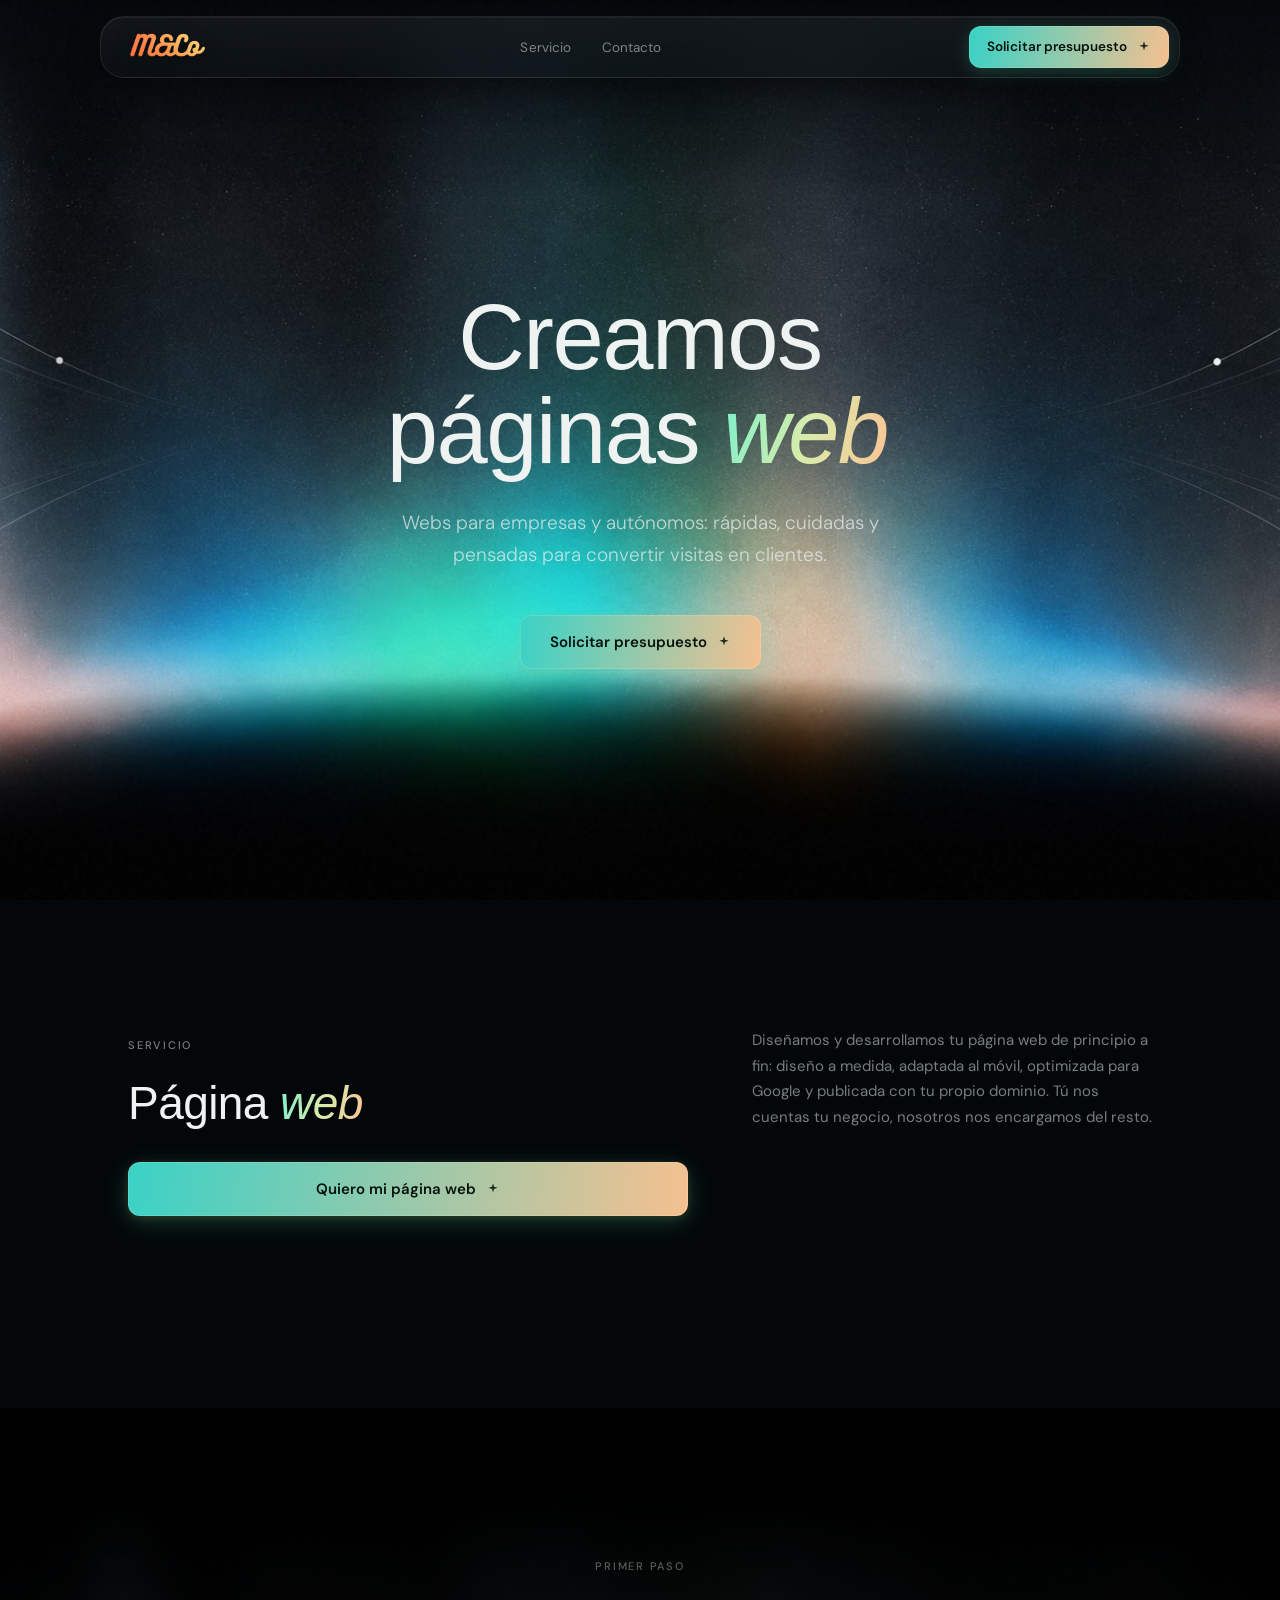
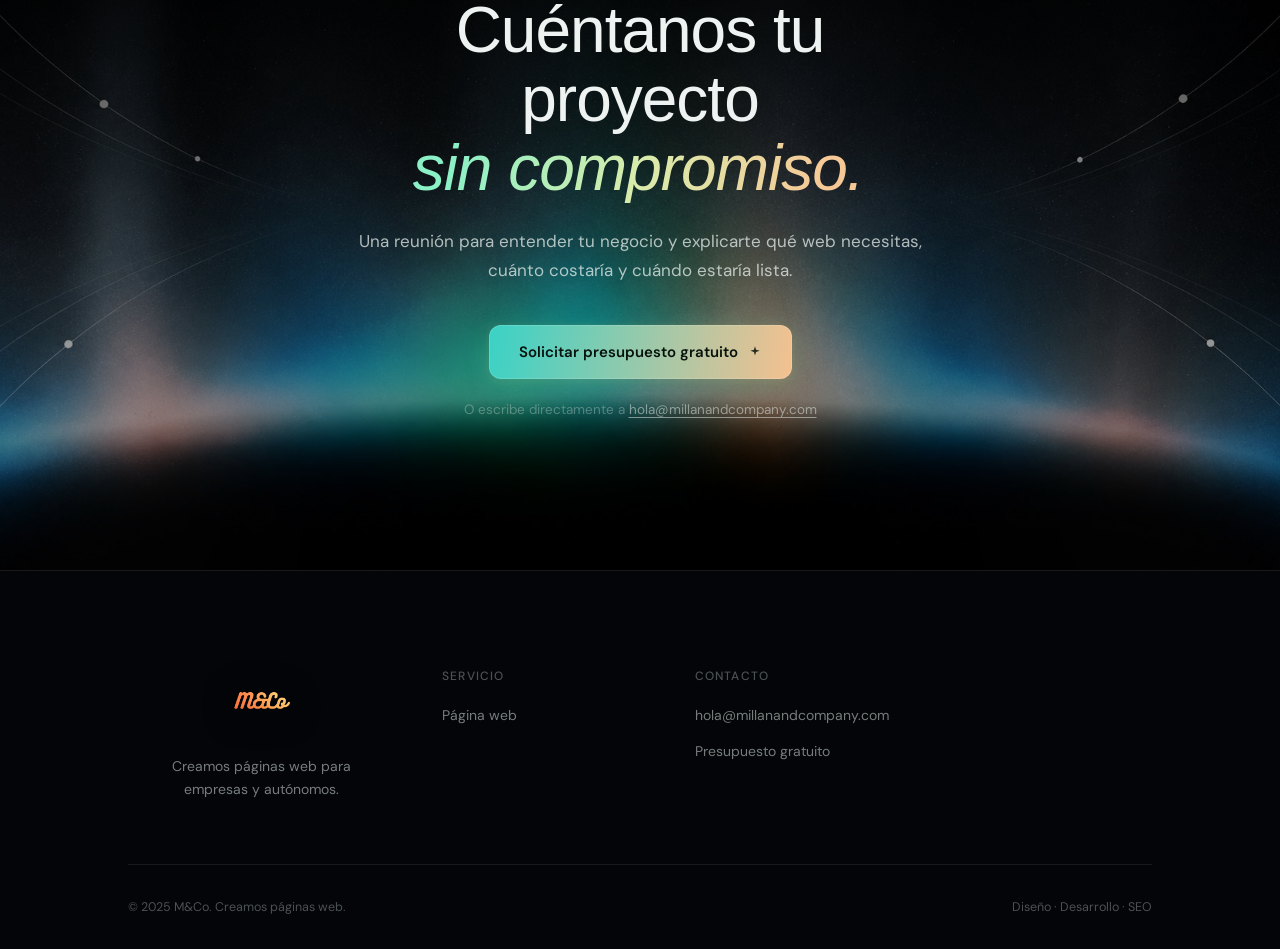
==== index.html @ 969effa4 "Reconvierte el sitio a 'creamos páginas web' y simplifica a inicio + contacto Co-Authored-By: Claude" ====
<!DOCTYPE html>
<html lang="es">
<head>
  <meta charset="UTF-8">
  <meta name="viewport" content="width=device-width, initial-scale=1.0">
  <title>M&Co — Creamos Páginas Web</title>
  <meta name="description" content="Creamos páginas web para empresas y autónomos: rápidas, cuidadas y pensadas para convertir visitas en clientes. Solicita tu presupuesto sin compromiso.">
  <meta name="robots" content="index, follow">
  <meta name="author" content="M&Co">
  <link rel="canonical" href="https://millanandcompany.com/index.html">

  <!-- Favicons -->
  <link rel="icon" type="image/png" sizes="32x32" href="/assets/favicon-32x32.png">
  <link rel="icon" type="image/png" sizes="16x16" href="/assets/favicon-16x16.png">
  <link rel="apple-touch-icon" sizes="180x180" href="/assets/apple-touch-icon.png">
  <link rel="manifest" href="/site.webmanifest">
  <meta name="theme-color" content="#04070a">

  <!-- Open Graph / Twitter -->
  <meta property="og:type" content="website">
  <meta property="og:site_name" content="M&Co">
  <meta property="og:locale" content="es_ES">
  <meta property="og:title" content="M&Co — Creamos Páginas Web">
  <meta property="og:description" content="Creamos páginas web para empresas y autónomos: rápidas, cuidadas y pensadas para convertir visitas en clientes.">
  <meta property="og:url" content="https://millanandcompany.com/index.html">
  <meta property="og:image" content="https://millanandcompany.com/assets/og-cover.jpg">
  <meta property="og:image:width" content="1200">
  <meta property="og:image:height" content="630">
  <meta name="twitter:card" content="summary_large_image">
  <meta name="twitter:title" content="M&Co — Creamos Páginas Web">
  <meta name="twitter:description" content="Creamos páginas web para empresas y autónomos.">
  <meta name="twitter:image" content="https://millanandcompany.com/assets/og-cover.jpg">

  <!-- Structured data -->
  <script type="application/ld+json">
  {
    "@context": "https://schema.org",
    "@graph": [
      {
        "@type": "Organization",
        "@id": "https://millanandcompany.com/#organization",
        "name": "M&Co",
        "url": "https://millanandcompany.com/",
        "logo": "https://millanandcompany.com/assets/logo.png",
        "image": "https://millanandcompany.com/assets/og-cover.jpg",
        "description": "Creamos páginas web para empresas y autónomos.",
        "email": "hola@millanandcompany.com",
        "areaServed": "ES"
      },
      {
        "@type": "WebSite",
        "@id": "https://millanandcompany.com/#website",
        "url": "https://millanandcompany.com/",
        "name": "M&Co",
        "publisher": { "@id": "https://millanandcompany.com/#organization" },
        "inLanguage": "es-ES"
      }
    ]
  }
  </script>

  <!-- CSS -->
  <link rel="stylesheet" href="css/tokens.css">
  <link rel="stylesheet" href="css/base.css">
  <link rel="stylesheet" href="css/typography.css">
  <link rel="stylesheet" href="css/layout.css">
  <link rel="stylesheet" href="css/components.css">
  <link rel="stylesheet" href="css/animations.css">
  <link rel="stylesheet" href="css/page-index.css">
</head>
<body class="page-enter">

<!-- ════════════════════════════════════════
     NAVIGATION
     ════════════════════════════════════════ -->
<nav class="nav">
  <a href="#" class="nav__logo">
    <img src="./assets/logo.png" alt="M&Co — Creamos páginas web" width="150">
    <span class="nav__logo-dot"></span>
  </a>

  <ul class="nav__links">
    <li><a href="#servicio">Servicio</a></li>
    <li><a href="contact.html">Contacto</a></li>
  </ul>

  <a href="contact.html" class="nav__cta btn-eval">
    Solicitar presupuesto
    <svg width="14" height="14" viewBox="0 0 24 24" fill="currentColor"><path d="M12 2l1.8 6.2L20 10l-6.2 1.8L12 18l-1.8-6.2L4 10l6.2-1.8L12 2z"/></svg>
  </a>

  <button class="nav__hamburger" aria-label="Menú">
    <span></span><span></span><span></span>
  </button>
</nav>

<!-- Velo tras el panel móvil -->
<div class="nav__scrim"></div>

<!-- Mobile nav -->
<div class="nav__mobile">
  <a href="#servicio">Servicio</a>
  <a href="contact.html">Contacto</a>
  <a href="contact.html" class="nav__cta btn-eval nav__mobile-cta">
    Solicitar presupuesto
    <svg width="14" height="14" viewBox="0 0 24 24" fill="currentColor"><path d="M12 2l1.8 6.2L20 10l-6.2 1.8L12 18l-1.8-6.2L4 10l6.2-1.8L12 2z"/></svg>
  </a>
  <span class="nav__mobile-handle"></span>
</div>

<!-- ════════════════════════════════════════
     HERO
     ════════════════════════════════════════ -->
<section class="hero">
  <div class="hero__bg">
    <img class="hero__aurora" src="assets/hero-aurora.jpg" alt="">
    <div class="noise-overlay"></div>
  </div>

  <div class="container hero__content">

    <h1 class="t-display-xl hero-animate-2" style="max-width: 820px">
      Creamos<br>
      páginas <em>web</em>
    </h1>

    <p class="t-body-xl hero-animate-3" style="max-width: 520px; margin-top: 28px">
      Webs para empresas y autónomos: rápidas, cuidadas y pensadas para convertir visitas en clientes.
    </p>

    <div class="flex gap-3 hero-animate-4" style="margin-top: 44px; flex-wrap: wrap">
      <a href="contact.html" class="btn btn-primary btn--lg btn-eval">
        Solicitar presupuesto
        <svg width="14" height="14" viewBox="0 0 24 24" fill="currentColor"><path d="M12 2l1.8 6.2L20 10l-6.2 1.8L12 18l-1.8-6.2L4 10l6.2-1.8L12 2z"/></svg>
      </a>
    </div>

  </div>
</section>

<!-- ════════════════════════════════════════
     SERVICIO
     ════════════════════════════════════════ -->
<section id="servicio" class="section">
  <div class="bg-decor">
    <img class="bg-swirl" src="assets/swirl.png" alt="" style="width: 320px; top: -40px; right: -60px; opacity: 0.9; --swirl-rot: 10deg;">
  </div>
  <div class="container">

    <div class="section-header" data-reveal>
      <div class="t-label">Servicio</div>
      <h2 class="t-display-md" style="margin-top: 14px">Página <em>web</em></h2>
      <p class="t-body-lg section-intro">Diseñamos y desarrollamos tu página web de principio a fin: diseño a medida, adaptada al móvil, optimizada para Google y publicada con tu propio dominio. Tú nos cuentas tu negocio, nosotros nos encargamos del resto.</p>
      <a href="contact.html" class="btn btn-primary btn--lg btn-eval" style="margin-top: 32px">
        Quiero mi página web
        <svg width="14" height="14" viewBox="0 0 24 24" fill="currentColor"><path d="M12 2l1.8 6.2L20 10l-6.2 1.8L12 18l-1.8-6.2L4 10l6.2-1.8L12 2z"/></svg>
      </a>
    </div>

  </div>
</section>

<!-- ════════════════════════════════════════
     CTA FINAL
     ════════════════════════════════════════ -->
<section id="cta-final" class="section">
  <div class="cta-orb-1"></div>
  <div class="cta-orb-2"></div>
  <img class="cta-aurora" src="assets/hero-aurora.jpg" alt="">
  <div class="container" style="text-align: center; max-width: 700px">
    <div class="t-label" style="color: rgba(255,255,255,0.35); margin-bottom: 20px" data-reveal>Primer paso</div>
    <h2 data-reveal data-delay="100">Cuéntanos tu proyecto<br><em>sin compromiso.</em></h2>
    <p data-reveal data-delay="200">Una reunión para entender tu negocio y explicarte qué web necesitas, cuánto costaría y cuándo estaría lista.</p>
    <div data-reveal data-delay="300">
      <a href="contact.html" class="btn btn-white btn--lg btn-eval">
        Solicitar presupuesto gratuito
        <svg width="14" height="14" viewBox="0 0 24 24" fill="currentColor"><path d="M12 2l1.8 6.2L20 10l-6.2 1.8L12 18l-1.8-6.2L4 10l6.2-1.8L12 2z"/></svg>
      </a>
      <div class="cta-subtext">O escribe directamente a <a href="mailto:hola@millanandcompany.com">hola@millanandcompany.com</a></div>
    </div>
  </div>
</section>

<!-- ════════════════════════════════════════
     FOOTER
     ════════════════════════════════════════ -->
<footer class="footer">
  <div class="container">
    <div class="footer__grid">
      <div>
        <a href="index.html" class="footer__logo" style="display:flex; justify-content:center; align-items:center; width:100%;">
          <img src="./assets/logo.png" alt="M&Co — Creamos páginas web" style="height:70px; width:auto;">
        </a>
        <p class="footer__tagline">Creamos páginas web para empresas y autónomos.</p>
      </div>
      <div class="footer__col">
        <h4>Servicio</h4>
        <ul>
          <li><a href="#servicio">Página web</a></li>
        </ul>
      </div>
      <div class="footer__col">
        <h4>Contacto</h4>
        <ul>
          <li><a href="mailto:hola@millanandcompany.com">hola@millanandcompany.com</a></li>
          <li><a href="contact.html">Presupuesto gratuito</a></li>
        </ul>
      </div>
    </div>
    <div class="footer__bottom">
      <span>© 2025 M&Co. Creamos páginas web.</span>
      <span>Diseño · Desarrollo · SEO</span>
    </div>
  </div>
</footer>

<script src="js/main.js"></script>
</body>
</html>
---- css/tokens.css ----
/* ─────────────────────────────────────────────────────────
   M&Co — Design Tokens · Dark Aurora
   ───────────────────────────────────────────────────────── */

@import url('https://fonts.googleapis.com/css2?family=DM+Sans:wght@300;400;500;600&display=swap');

:root {
  /* ── Núcleo oscuro ── */
  --bg:           #04070a;
  --bg-2:         #070b10;
  --bg-3:         #0b1016;
  --white:        #ffffff;

  --surface:      rgba(255,255,255,0.035);
  --surface-2:    rgba(255,255,255,0.065);
  --surface-3:    rgba(255,255,255,0.10);

  /* ── Texto ── */
  --text:         #eef3f1;
  --text-2:       rgba(233,240,237,0.74);
  --text-3:       rgba(226,234,231,0.52);
  --text-4:       rgba(220,229,226,0.34);

  /* ── Aurora ── */
  --green:        #46e3a6;
  --green-soft:   #7beec0;
  --teal:         #38d2c6;
  --orange:       #f2a45c;
  --peach:        #f5c08e;

  --grad-cta:     linear-gradient(100deg, #55e3a5 0%, #b9e488 48%, #f3ae62 100%);
  --grad-text:    linear-gradient(105deg, #8cf0c6 10%, #d9ecab 50%, #f6c896 90%);
  --glow-green:   rgba(70,227,166,0.18);
  --glow-orange:  rgba(242,164,92,0.14);

  /* ── Mapa de tokens heredados (tema claro → oscuro) ── */
  --paper:        var(--bg);
  --paper-2:      #0a0f14;
  --paper-3:      #121820;
  --ink:          var(--text);
  --ink-2:        var(--text-2);
  --ink-3:        var(--text-3);
  --ink-4:        var(--text-4);

  --coral:        var(--orange);
  --coral-light:  rgba(242,164,92,0.12);
  --coral-mid:    rgba(242,164,92,0.38);
  --coral-dark:   #f6bd82;

  --blue-wash:    rgba(56,210,198,0.10);
  --blue-mid:     rgba(56,210,198,0.38);
  --blue-deep:    #5cdcd1;

  --green-wash:   rgba(70,227,166,0.10);
  --green-mid:    rgba(70,227,166,0.38);
  --green-deep:   #63e8b1;

  --amber-wash:   rgba(245,192,142,0.12);

  /* ── Bordes ── */
  --border:       rgba(255,255,255,0.08);
  --border-mid:   rgba(255,255,255,0.14);
  --border-heavy: rgba(255,255,255,0.22);

  /* ── Tipografía ── */
  --font-display: Arial, Helvetica, sans-serif;
  --font-body:    'DM Sans', system-ui, sans-serif;

  /* ── Radios ── */
  --r-xs:   6px;
  --r-sm:   10px;
  --r-md:   16px;
  --r-lg:   24px;
  --r-xl:   32px;
  --r-pill: 999px;

  /* ── Sombras ── */
  --shadow-sm:  0 1px 3px rgba(0,0,0,0.4);
  --shadow-md:  0 6px 24px rgba(0,0,0,0.45);
  --shadow-lg:  0 20px 60px rgba(0,0,0,0.55);
  --shadow-xl:  0 40px 100px rgba(0,0,0,0.6);
  --shadow-glow-green:  0 0 44px rgba(70,227,166,0.18);
  --shadow-glow-orange: 0 0 44px rgba(242,164,92,0.16);

  /* ── Espaciado ── */
  --space-1:  4px;
  --space-2:  8px;
  --space-3:  12px;
  --space-4:  16px;
  --space-5:  24px;
  --space-6:  32px;
  --space-7:  48px;
  --space-8:  64px;
  --space-9:  96px;
  --space-10: 128px;

  /* ── Transiciones ── */
  --ease:        cubic-bezier(0.25, 0.1, 0.25, 1);
  --ease-out:    cubic-bezier(0, 0, 0.3, 1);
  --ease-spring: cubic-bezier(0.34, 1.4, 0.64, 1);
}
---- css/base.css ----
/* ─────────────────────────────────────────────────────────
   M&Co — Base & Reset · Dark Aurora
   ───────────────────────────────────────────────────────── */

*, *::before, *::after {
  box-sizing: border-box;
  margin: 0;
  padding: 0;
}

html {
  scroll-behavior: smooth;
  -webkit-font-smoothing: antialiased;
  -moz-osx-font-smoothing: grayscale;
  text-rendering: optimizeLegibility;
  overflow-x: hidden;
  width: 100%;
  background: var(--bg);
  color-scheme: dark;
}

body {
  font-family: var(--font-body);
  background: var(--bg);
  color: var(--text);
  line-height: 1.6;
  overflow-x: hidden;
  width: 100%;
}

img { display: block; max-width: 100%; }

a { color: inherit; }

button {
  font-family: inherit;
  cursor: pointer;
}

/* ── Selection ── */
::selection {
  background: var(--green);
  color: #04120c;
}

/* ── Scrollbar ── */
::-webkit-scrollbar { width: 8px; }
::-webkit-scrollbar-track { background: var(--bg); }
::-webkit-scrollbar-thumb { background: rgba(255,255,255,0.14); border-radius: 4px; }
::-webkit-scrollbar-thumb:hover { background: rgba(255,255,255,0.24); }

/* ── Focus ── */
:focus-visible {
  outline: 2px solid var(--green);
  outline-offset: 3px;
  border-radius: var(--r-xs);
}
---- css/typography.css ----
/* ─────────────────────────────────────────────────────────
   M&Co — Typography · Dark Aurora
   ───────────────────────────────────────────────────────── */

/* ── Display (serif editorial, en blanco cálido) ── */
.t-display-xl {
  font-family: var(--font-display);
  font-size: clamp(52px, 7.2vw, 100px);
  font-weight: 300;
  line-height: 1.02;
  letter-spacing: -1.5px;
  color: var(--text);
}
.t-display-xl em {
  font-style: italic;
  font-weight: 300;
}

.t-display-lg {
  font-family: var(--font-display);
  font-size: clamp(40px, 6vw, 74px);
  font-weight: 300;
  line-height: 1.05;
  letter-spacing: -1.2px;
  color: var(--text);
}

.t-display-md {
  font-family: var(--font-display);
  font-size: clamp(30px, 3.6vw, 50px);
  font-weight: 300;
  line-height: 1.12;
  letter-spacing: -0.6px;
  color: var(--text);
}

.t-display-sm {
  font-family: var(--font-display);
  font-size: clamp(22px, 2.5vw, 32px);
  font-weight: 400;
  line-height: 1.18;
  letter-spacing: -0.3px;
  color: var(--text);
}

/* Cursivas con degradado aurora sutil */
.t-display-xl em,
.t-display-lg em,
.t-display-md em {
  font-style: italic;
  background: var(--grad-text);
  -webkit-background-clip: text;
  background-clip: text;
  -webkit-text-fill-color: transparent;
  color: var(--green-soft); /* fallback */
  padding-right: 0.06em;    /* evita recorte de la cursiva */
}

/* ── Body ── */
.t-body-xl  { font-size: 19px; line-height: 1.7;  font-weight: 300; color: var(--text-2); }
.t-body-lg  { font-size: 17px; line-height: 1.7;  color: var(--text-2); }
.t-body-md  { font-size: 15px; line-height: 1.65; color: var(--text-2); }
.t-body-sm  { font-size: 13px; line-height: 1.6;  color: var(--text-3); }
.t-body-xs  { font-size: 11px; line-height: 1.5;  color: var(--text-4); }

/* ── Labels ── */
.t-label {
  font-family: var(--font-body);
  font-size: 11px;
  font-weight: 500;
  letter-spacing: 0.16em;
  text-transform: uppercase;
  color: var(--text-3);
}

.t-label-muted {
  font-family: var(--font-body);
  font-size: 11px;
  font-weight: 500;
  letter-spacing: 0.14em;
  text-transform: uppercase;
  color: var(--text-4);
}

/* ── Utility ── */
.t-center  { text-align: center; }
.t-balance { text-wrap: balance; }
---- css/layout.css ----
/* ─────────────────────────────────────────────────────────
   millanandcompany — Layout
   ───────────────────────────────────────────────────────── */

/* ── Container ── */
.container {
  max-width: 1120px;
  margin: 0 auto;
  padding: 0 48px;
  position: relative;
  z-index: 1;
}
.container--narrow { max-width: 760px; margin: 0 auto; padding: 0 48px; }
.container--wide   { max-width: 1400px; margin: 0 auto; padding: 0 48px; }

/* ── Section spacing ── */
.section       { padding: var(--space-10) 0; position: relative; }
.section--lg   { padding: 140px 0; }
.section--sm   { padding: var(--space-8) 0; }

/* ── Grid ── */
.grid-2 { display: grid; grid-template-columns: 1fr 1fr; gap: var(--space-5); }
.grid-3 { display: grid; grid-template-columns: repeat(3, 1fr); gap: var(--space-5); }
.grid-4 { display: grid; grid-template-columns: repeat(4, 1fr); gap: var(--space-5); }
.grid-auto { display: grid; grid-template-columns: repeat(auto-fit, minmax(240px, 1fr)); gap: var(--space-5); }

/* ── Flex utils ── */
.flex         { display: flex; }
.flex-center  { display: flex; align-items: center; justify-content: center; }
.flex-between { display: flex; align-items: center; justify-content: space-between; }
.flex-col     { display: flex; flex-direction: column; }
.gap-1  { gap: var(--space-1); }
.gap-2  { gap: var(--space-2); }
.gap-3  { gap: var(--space-3); }
.gap-4  { gap: var(--space-4); }
.gap-5  { gap: var(--space-5); }
.gap-6  { gap: var(--space-6); }
.gap-7  { gap: var(--space-7); }

/* ── Divider ── */
.divider {
  width: 40px;
  height: 2px;
  background: var(--coral);
  border-radius: 1px;
  margin-bottom: var(--space-5);
}

/* ── Responsive ── */
@media (max-width: 1024px) {
  .container, .container--narrow, .container--wide { padding: 0 32px; }
  .grid-4 { grid-template-columns: repeat(2, 1fr); }
}

@media (max-width: 768px) {
  .container, .container--narrow, .container--wide { padding: 0 20px; }
  .section       { padding: 72px 0; }
  .section--lg   { padding: 88px 0; }
  .grid-2, .grid-3, .grid-4 { grid-template-columns: 1fr; }
}
---- css/components.css ----
/* ─────────────────────────────────────────────────────────
   M&Co — Components · Dark Aurora
   ───────────────────────────────────────────────────────── */

/* ═══════════════ NAV — píldora flotante de cristal ═══════════════ */
.nav {
  position: fixed;
  top: 16px;
  left: 50%;
  transform: translateX(-50%);
  z-index: 200;
  width: min(1080px, calc(100% - 28px));
  height: 62px;
  display: flex;
  align-items: center;
  justify-content: space-between;
  gap: 20px;
  padding: 0 10px 0 18px;
  border-radius: var(--r-lg);
  background: linear-gradient(180deg, rgba(255,255,255,0.055), rgba(255,255,255,0.02));
  border: 1px solid var(--border);
  backdrop-filter: blur(18px) saturate(1.3);
  -webkit-backdrop-filter: blur(18px) saturate(1.3);
  box-shadow: 0 8px 32px rgba(0,0,0,0.45), inset 0 1px 0 rgba(255,255,255,0.06);
  transition: border-color 0.3s var(--ease), background 0.3s var(--ease), box-shadow 0.3s var(--ease);
}
.nav.scrolled {
  border-color: var(--border-mid);
  background: linear-gradient(180deg, rgba(10,14,19,0.82), rgba(6,9,13,0.78));
  box-shadow: 0 12px 40px rgba(0,0,0,0.6), inset 0 1px 0 rgba(255,255,255,0.05);
}
.nav__logo {
  display: flex;
  align-items: center;
  gap: 4px;
  text-decoration: none;
  flex-shrink: 0;
}
.nav__logo img {
  height: 94px;
  width: auto;
  filter: drop-shadow(0 2px 8px rgba(0,0,0,0.5));
}
.nav__logo-dot { display: none; }

.nav__links {
  display: flex;
  align-items: center;
  gap: 30px;
  list-style: none;
}
.nav__links a {
  font-size: 13.5px;
  font-weight: 400;
  color: var(--text-3);
  text-decoration: none;
  letter-spacing: 0.01em;
  transition: color 0.2s;
  position: relative;
  padding: 6px 0;
}
.nav__links a::after {
  content: '';
  position: absolute;
  left: 0; right: 0; bottom: 0;
  height: 1px;
  background: var(--grad-cta);
  transform: scaleX(0);
  transform-origin: left;
  transition: transform 0.3s var(--ease);
}
.nav__links a:hover { color: var(--text); }
.nav__links a:hover::after { transform: scaleX(1); }
.nav__links a.active { color: var(--text); }
.nav__links a.active::after { transform: scaleX(1); }

.nav__cta {
  display: inline-flex;
  align-items: center;
  gap: 8px;
  padding: 10px 18px;
  border-radius: var(--r-pill);
  background: var(--grad-cta);
  color: #06110c;
  font-size: 13.5px;
  font-weight: 600;
  text-decoration: none;
  flex-shrink: 0;
  box-shadow: 0 0 0 1px rgba(255,255,255,0.12) inset, 0 4px 18px rgba(70,227,166,0.22);
  transition: transform 0.25s var(--ease-spring), box-shadow 0.25s var(--ease), filter 0.25s var(--ease);
}
.nav__cta:hover {
  transform: translateY(-1px);
  filter: brightness(1.06);
  box-shadow: 0 0 0 1px rgba(255,255,255,0.16) inset, 0 8px 26px rgba(70,227,166,0.3);
}
.nav__cta::after { display: none !important; }

.nav__hamburger {
  display: none;
  flex-direction: column;
  align-items: center;
  justify-content: center;
  gap: 5px;
  width: 42px;
  height: 42px;
  background: rgba(255,255,255,0.05);
  border: 1px solid var(--border-mid);
  border-radius: 50%;
  padding: 0;
  margin-right: 2px;
  cursor: pointer;
  transition: background 0.25s var(--ease), border-color 0.25s var(--ease);
  -webkit-tap-highlight-color: transparent;
}
.nav__hamburger:active { background: rgba(255,255,255,0.1); }
.nav__hamburger.open { background: rgba(255,255,255,0.09); border-color: var(--border-heavy); }
.nav__hamburger span {
  width: 16px;
  height: 1.5px;
  background: var(--text);
  border-radius: 1px;
  transition: transform 0.3s var(--ease), opacity 0.3s var(--ease);
}
.nav__hamburger.open span:nth-child(1) { transform: rotate(45deg) translate(3.5px, 3.5px); }
.nav__hamburger.open span:nth-child(2) { opacity: 0; }
.nav__hamburger.open span:nth-child(3) { transform: rotate(-45deg) translate(3.5px, -3.5px); }

/* Cuando el menú está abierto, la píldora del nav pierde el redondeo
   inferior para fundirse visualmente con el panel que cuelga de ella */
.nav.menu-open {
  border-radius: var(--r-lg) var(--r-lg) 0 0;
  border-bottom-color: transparent;
  transition: border-radius 0.3s var(--ease), border-color 0.3s var(--ease), background 0.3s var(--ease), box-shadow 0.3s var(--ease);
}

/* ── Velo tras el panel: el contenido de la página se ve, atenuado ── */
.nav__scrim {
  position: fixed;
  inset: 0;
  z-index: 185;
  background: rgba(4,7,10,0.6);
  backdrop-filter: blur(5px);
  -webkit-backdrop-filter: blur(5px);
  opacity: 0;
  visibility: hidden;
  pointer-events: none;
  transition: opacity 0.35s var(--ease), visibility 0s linear 0.35s;
}
.nav__scrim.open {
  opacity: 1;
  visibility: visible;
  pointer-events: all;
  transition: opacity 0.35s var(--ease), visibility 0s linear 0s;
}

/* ── Menú móvil — panel colgado de la píldora de navegación ── */
.nav__mobile {
  position: fixed;
  top: 78px; /* nav.top + nav.height en escritorio; ajustado en el breakpoint móvil */
  left: 50%;
  transform: translateX(-50%) translateY(-10px);
  z-index: 190;
  width: min(1080px, calc(100% - 28px));
  max-height: min(72vh, 560px);
  overflow-y: auto;
  display: flex;
  flex-direction: column;
  counter-reset: mnav;
  padding: 6px 8px 10px;
  border-radius: 0 0 var(--r-lg) var(--r-lg);
  background: linear-gradient(180deg, rgba(10,14,19,0.97), rgba(6,9,13,0.99));
  border: 1px solid var(--border-mid);
  border-top: none;
  box-shadow: 0 24px 60px rgba(0,0,0,0.55), inset 0 1px 0 rgba(255,255,255,0.04);
  opacity: 0;
  visibility: hidden;
  pointer-events: none;
  transition: opacity 0.3s var(--ease), transform 0.3s var(--ease), visibility 0s linear 0.3s;
}
.nav__mobile.open {
  opacity: 1;
  visibility: visible;
  transform: translateX(-50%) translateY(0);
  pointer-events: all;
  transition: opacity 0.3s var(--ease), transform 0.3s var(--ease), visibility 0s linear 0s;
}
/* Todos los enlaces del panel (incluida la CTA) comparten la entrada
   animada; el resto del "chrome" de fila se excluye de la CTA para que
   esta pueda ser el mismo botón .nav__cta.btn-eval que en el resto del sitio */
.nav__mobile a {
  position: relative;
  text-decoration: none;
  opacity: 0;
  transform: translateY(8px);
  transition: color 0.2s, background 0.2s, transform 0.35s var(--ease), opacity 0.35s var(--ease);
}
.nav__mobile a:not(.nav__mobile-cta) {
  display: flex;
  align-items: center;
  gap: 12px;
  padding: 15px 10px;
  border-radius: var(--r-sm);
  font-family: var(--font-body);
  font-size: 15px;
  font-weight: 500;
  color: var(--text-2);
  border-bottom: 1px solid var(--border);
}
.nav__mobile a:not(.nav__mobile-cta)::before {
  counter-increment: mnav;
  content: counter(mnav, decimal-leading-zero);
  flex-shrink: 0;
  font-size: 10.5px;
  font-weight: 500;
  letter-spacing: 0.08em;
  color: var(--text-4);
}
.nav__mobile a:not(.nav__mobile-cta)::after {
  content: '→';
  margin-left: auto;
  font-size: 14px;
  color: var(--green-soft);
  opacity: 0;
  transform: translateX(-6px);
  transition: transform 0.25s var(--ease), opacity 0.25s var(--ease);
}
.nav__mobile a:not(.nav__mobile-cta):hover { color: var(--text); background: rgba(255,255,255,0.035); }
.nav__mobile a:not(.nav__mobile-cta):hover::after { opacity: 1; transform: translateX(0); }

.nav__mobile.open a { opacity: 1; transform: translateY(0); }
.nav__mobile.open a:nth-child(1) { transition-delay: 0.05s; }
.nav__mobile.open a:nth-child(2) { transition-delay: 0.08s; }
.nav__mobile.open a:nth-child(3) { transition-delay: 0.11s; }
.nav__mobile.open a:nth-child(4) { transition-delay: 0.14s; }
.nav__mobile.open a:nth-child(5) { transition-delay: 0.17s; }
.nav__mobile.open a:nth-child(6) { transition-delay: 0.2s; }
.nav__mobile.open a:nth-child(7) { transition-delay: 0.23s; }

/* La CTA es el mismo .nav__cta.btn-eval del nav de escritorio: solo
   la centramos y le damos aire respecto a la lista, sin tocar su look */
.nav__mobile-cta {
  display: inline-flex !important; /* .nav__cta se oculta en el breakpoint móvil; aquí es la CTA del panel */
  align-self: center;
  margin-top: 12px;
}

.nav__mobile-handle {
  flex-shrink: 0;
  width: 36px;
  height: 4px;
  border-radius: 999px;
  background: var(--border-heavy);
  margin: 14px auto 2px;
}

/* ═══════════════ BOTONES ═══════════════ */
.btn {
  display: inline-flex;
  align-items: center;
  justify-content: center;
  gap: 8px;
  padding: 12px 24px;
  border-radius: var(--r-pill);
  font-family: var(--font-body);
  font-size: 14px;
  font-weight: 500;
  text-decoration: none;
  border: none;
  white-space: nowrap;
  transition: transform 0.25s var(--ease-spring), box-shadow 0.25s var(--ease),
              filter 0.25s var(--ease), background 0.25s var(--ease),
              border-color 0.25s var(--ease), color 0.25s var(--ease);
}

.btn-primary,
.btn-white {
  background: var(--grad-cta);
  color: #06110c;
  font-weight: 600;
  box-shadow: 0 0 0 1px rgba(255,255,255,0.14) inset,
              0 6px 24px rgba(70,227,166,0.22),
              0 2px 10px rgba(242,164,92,0.14);
}
.btn-primary:hover,
.btn-white:hover {
  transform: translateY(-2px);
  filter: brightness(1.07);
  box-shadow: 0 0 0 1px rgba(255,255,255,0.2) inset,
              0 12px 34px rgba(70,227,166,0.3),
              0 4px 14px rgba(242,164,92,0.2);
}

.btn-ghost {
  background: rgba(255,255,255,0.04);
  color: var(--text);
  border: 1px solid var(--border-mid);
  backdrop-filter: blur(8px);
  -webkit-backdrop-filter: blur(8px);
}
.btn-ghost:hover {
  background: rgba(255,255,255,0.08);
  border-color: var(--border-heavy);
  transform: translateY(-2px);
}

.btn--sm {
  padding: 9px 18px;
  font-size: 13px;
}
.btn--lg {
  padding: 15px 30px;
  font-size: 15px;
}

/* Estrella aurora en las CTA grandes sin flecha */
.btn-primary.btn--lg::after,
.btn-white.btn--lg::after {
  content: '✦';
  font-size: 12px;
  line-height: 1;
  opacity: 0.75;
}

/* ── Botón "Solicitar evaluación": esquinas cuadradas, degradado bitono, textura granulada ── */
/* Usado en el hero, el nav y el CTA final, en todas las páginas */
.btn-eval {
  border-radius: 12px !important;
  gap: 10px;
}
.btn-eval svg { flex-shrink: 0; opacity: 0.85; }
.btn-eval.btn-primary,
.btn-eval.btn-white,
.btn-eval.nav__cta {
  position: relative;
  overflow: hidden;
  background: linear-gradient(100deg, var(--teal) 0%, var(--peach) 100%);
}
.btn-eval.btn-primary::before,
.btn-eval.btn-white::before,
.btn-eval.nav__cta::before {
  content: '';
  position: absolute;
  inset: 0;
  opacity: 0.5;
  mix-blend-mode: overlay;
  pointer-events: none;
  background-image: url("data:image/svg+xml,%3Csvg viewBox='0 0 200 200' xmlns='http://www.w3.org/2000/svg'%3E%3Cfilter id='n'%3E%3CfeTurbulence type='fractalNoise' baseFrequency='0.9' numOctaves='2' stitchTiles='stitch'/%3E%3CfeColorMatrix values='0 0 0 0 1 0 0 0 0 1 0 0 0 0 1 0 0 0 0.04 0'/%3E%3C/filter%3E%3Crect width='100%25' height='100%25' filter='url(%23n)'/%3E%3C/svg%3E");
}
.btn-eval.btn-primary::after,
.btn-eval.btn-white::after,
.btn-eval.nav__cta::after { content: none; }
.btn-eval.btn-ghost {
  background: rgba(10,14,19,0.55);
}

/* ═══════════════ BADGES — píldoras de cristal ═══════════════ */
.badge {
  display: inline-flex;
  align-items: center;
  gap: 8px;
  padding: 6px 14px;
  border-radius: var(--r-pill);
  font-size: 11.5px;
  font-weight: 500;
  letter-spacing: 0.04em;
  backdrop-filter: blur(8px);
  -webkit-backdrop-filter: blur(8px);
}
.badge::before {
  content: '';
  width: 6px;
  height: 6px;
  border-radius: 50%;
  flex-shrink: 0;
}
.badge-coral,
.badge-blue,
.badge-green,
.badge-neutral { background: var(--surface); color: var(--text-2); border: 1px solid var(--border-mid); }
.badge-coral::before,
.badge-blue::before,
.badge-green::before,
.badge-neutral::before { background: var(--text-4); box-shadow: none; }

/* ═══════════════ CARDS ═══════════════ */
.card {
  background: var(--surface);
  border: 1px solid var(--border);
  border-radius: var(--r-lg);
  padding: var(--space-6);
  transition: border-color 0.3s var(--ease), background 0.3s var(--ease), transform 0.3s var(--ease);
}
.card:hover {
  border-color: var(--border-mid);
  background: var(--surface-2);
  transform: translateY(-3px);
}
.card--flat {
  background: transparent;
  border: 1px solid var(--border);
}
.card--flat:hover { border-color: var(--border-mid); }

.card__icon {
  width: 44px;
  height: 44px;
  border-radius: var(--r-sm);
  display: flex;
  align-items: center;
  justify-content: center;
  font-size: 20px;
  background: var(--surface-2);
  border: 1px solid var(--border);
}
.card__icon--coral { background: rgba(242,164,92,0.12); border-color: rgba(242,164,92,0.25); }
.card__icon--green { background: rgba(70,227,166,0.10); border-color: rgba(70,227,166,0.25); }

.card__num {
  font-family: var(--font-display);
  font-size: 40px;
  font-weight: 300;
  color: var(--text-4);
}

/* ═══════════════ ACORDEÓN — fases ═══════════════ */
.accordion-item {
  border-bottom: 1px solid var(--border);
}
.accordion-item:last-child { border-bottom: none; }

.accordion-trigger {
  width: 100%;
  display: flex;
  align-items: center;
  justify-content: space-between;
  gap: 16px;
  padding: 22px 4px;
  background: none;
  border: none;
  text-align: left;
  transition: background 0.2s;
}
.accordion-trigger:hover .accordion-trigger__title { color: var(--text); }

.accordion-trigger__left {
  display: flex;
  align-items: center;
  gap: 18px;
}
.accordion-trigger__icon {
  width: 40px;
  height: 40px;
  border-radius: 50%;
  flex-shrink: 0;
  display: flex;
  align-items: center;
  justify-content: center;
  font-family: var(--font-display);
  font-size: 16px;
  color: var(--text-2);
  background: var(--surface);
  border: 1px solid var(--border-mid);
  transition: all 0.3s var(--ease);
}
.accordion-item.open .accordion-trigger__icon {
  background: rgba(255,255,255,0.16);
  border-color: rgba(255,255,255,0.3);
  color: var(--text);
  font-weight: 500;
  box-shadow: inset 0 1px 1px rgba(255,255,255,0.2);
}
.accordion-trigger__title {
  font-size: 16px;
  font-weight: 500;
  color: var(--text);
  transition: color 0.2s;
}
.accordion-trigger__sub {
  font-size: 13px;
  color: var(--text-3);
  margin-top: 2px;
}
.accordion-trigger__arrow {
  width: 30px;
  height: 30px;
  border-radius: 50%;
  border: 1px solid var(--border);
  display: flex;
  align-items: center;
  justify-content: center;
  flex-shrink: 0;
  transition: transform 0.35s var(--ease), border-color 0.3s;
}
.accordion-trigger__arrow svg {
  width: 12px;
  height: 12px;
  stroke: var(--text-3);
  fill: none;
  stroke-width: 1.6;
}
.accordion-item.open .accordion-trigger__arrow {
  transform: rotate(180deg);
  border-color: var(--border-mid);
}

.accordion-body {
  max-height: 0;
  overflow: hidden;
  transition: max-height 0.5s var(--ease);
}
.accordion-item.open .accordion-body {
  max-height: 900px;
}
.accordion-body__grid {
  display: grid;
  grid-template-columns: repeat(4, 1fr);
  gap: 24px;
  padding: 6px 4px 30px 62px;
}
.accordion-body__block h5 {
  font-size: 11px;
  font-weight: 500;
  letter-spacing: 0.12em;
  text-transform: uppercase;
  color: var(--text-4);
  margin-bottom: 12px;
}
.accordion-body__block ul {
  list-style: none;
}
.accordion-body__block ul li {
  font-size: 13px;
  line-height: 1.55;
  color: var(--text-2);
  padding-left: 14px;
  position: relative;
  margin-bottom: 8px;
}
.accordion-body__block ul li::before {
  content: '';
  position: absolute;
  left: 0;
  top: 8px;
  width: 4px;
  height: 4px;
  border-radius: 50%;
  background: var(--text-4);
}

/* ═══════════════ SECTION HEADER — título izq. / intro dcha. ═══════════════ */
.section-header {
  display: grid;
  grid-template-columns: minmax(0, 1.4fr) minmax(0, 1fr);
  align-items: end;
  column-gap: 64px;
  margin-bottom: var(--space-8);
}
.section-header .t-label { grid-column: 1; }
.section-header h1,
.section-header h2 { grid-column: 1; }
.section-header .section-intro {
  grid-column: 2;
  grid-row: 1 / span 2;
  align-self: end;
  margin-top: 0;
  max-width: 420px;
  justify-self: end;
}
.section-header .link-arrow { grid-column: 1; }
.section-header--center {
  display: block;
  text-align: center;
}
.section-header--center .section-intro { margin-left: auto; margin-right: auto; }

.section-intro {
  margin-top: 18px;
  color: var(--text-3);
  font-size: 15px;
  line-height: 1.7;
}

/* ═══════════════ STATUS ═══════════════ */
.status {
  display: inline-flex;
  align-items: center;
  padding: 3px 10px;
  border-radius: var(--r-pill);
  font-size: 11px;
  font-weight: 500;
  letter-spacing: 0.02em;
}
.status-done    { background: rgba(70,227,166,0.12); color: var(--green-deep); border: 1px solid rgba(70,227,166,0.25); }
.status-active  { background: rgba(56,210,198,0.12); color: var(--blue-deep); border: 1px solid rgba(56,210,198,0.25); }
.status-pending { background: var(--surface); color: var(--text-3); border: 1px solid var(--border); }
.status-warn    { background: rgba(245,192,142,0.12); color: var(--peach); border: 1px solid rgba(245,192,142,0.25); }

/* ═══════════════ FOOTER ═══════════════ */
.footer {
  background: #030508;
  border-top: 1px solid var(--border);
  padding: var(--space-9) 0 var(--space-6);
  position: relative;
}
.footer__grid {
  display: grid;
  grid-template-columns: 1.3fr 1fr 1fr 1fr;
  gap: var(--space-7);
  margin-bottom: var(--space-8);
}
.footer__logo {
  text-decoration: none;
  margin-bottom: 18px;
}
.footer__logo img { filter: drop-shadow(0 4px 16px rgba(0,0,0,0.6)); }
.footer__logo span { color: var(--orange); }
.footer__tagline { font-size: 14px; color: var(--text-3); line-height: 1.6; max-width: 220px; margin: 0 auto; text-align: center; }
.footer__col h4 { font-size: 12px; font-weight: 500; letter-spacing: 0.1em; text-transform: uppercase; color: var(--text-4); margin-bottom: 16px; }
.footer__col ul { list-style: none; }
.footer__col ul li { margin-bottom: 10px; }
.footer__col ul li a { font-size: 14px; color: var(--text-3); text-decoration: none; transition: color 0.2s; }
.footer__col ul li a:hover { color: var(--green-soft); }
.footer__bottom {
  display: flex;
  align-items: center;
  justify-content: space-between;
  gap: 16px;
  flex-wrap: wrap;
  padding-top: var(--space-6);
  border-top: 1px solid var(--border);
  font-size: 12.5px;
  color: var(--text-4);
}

/* ═══════════════ PROGRESS ═══════════════ */
.progress-bar {
  height: 5px;
  background: var(--surface-2);
  border-radius: 3px;
  overflow: hidden;
}
.progress-bar__fill {
  height: 100%;
  background: var(--grad-cta);
  border-radius: 3px;
}

/* ═══════════════ CHIP ═══════════════ */
.chip {
  display: inline-flex;
  align-items: center;
  padding: 7px 14px;
  border-radius: var(--r-pill);
  font-size: 12.5px;
  font-weight: 400;
  color: var(--text-2);
  background: var(--surface);
  border: 1px solid var(--border);
  backdrop-filter: blur(6px);
  -webkit-backdrop-filter: blur(6px);
  transition: border-color 0.2s, color 0.2s, background 0.2s;
}
.chip:hover { border-color: rgba(70,227,166,0.35); color: var(--green-soft); }

/* ═══════════════ FAQ ═══════════════ */
.faq-item {
  border: 1px solid var(--border);
  border-radius: var(--r-md);
  margin-bottom: 14px;
  background: var(--surface);
  transition: border-color 0.3s, background 0.3s;
  overflow: hidden;
}
.faq-item:hover { border-color: var(--border-mid); }
.faq-item.open { border-color: var(--border-mid); background: var(--surface-2); }
.faq-trigger {
  width: 100%;
  display: flex;
  align-items: center;
  justify-content: space-between;
  gap: 16px;
  padding: 20px 22px;
  background: none;
  border: none;
  text-align: left;
}
.faq-trigger span {
  font-size: 15px;
  font-weight: 500;
  color: var(--text);
  line-height: 1.4;
}
.faq-trigger__plus {
  width: 28px;
  height: 28px;
  border-radius: 50%;
  border: 1px solid var(--border-mid);
  display: flex;
  align-items: center;
  justify-content: center;
  font-size: 15px;
  font-weight: 300;
  color: var(--text-2);
  flex-shrink: 0;
  transition: transform 0.35s var(--ease), background 0.3s, color 0.3s, border-color 0.3s;
}
.faq-item.open .faq-trigger__plus {
  transform: rotate(45deg);
  background: rgba(255,255,255,0.16);
  border-color: rgba(255,255,255,0.3);
  color: var(--text);
}
.faq-body {
  max-height: 0;
  overflow: hidden;
  transition: max-height 0.45s var(--ease);
}
.faq-body__inner {
  padding: 0 22px 22px;
  font-size: 14px;
  line-height: 1.7;
  color: var(--text-2);
}
.faq-item.open .faq-body { max-height: 400px; }

/* ═══════════════ FONDOS DECORATIVOS ═══════════════ */
.noise-overlay {
  position: absolute;
  inset: 0;
  pointer-events: none;
  opacity: 0.5;
  background-image: url("data:image/svg+xml,%3Csvg viewBox='0 0 200 200' xmlns='http://www.w3.org/2000/svg'%3E%3Cfilter id='n'%3E%3CfeTurbulence type='fractalNoise' baseFrequency='0.9' numOctaves='2' stitchTiles='stitch'/%3E%3CfeColorMatrix values='0 0 0 0 1 0 0 0 0 1 0 0 0 0 1 0 0 0 0.04 0'/%3E%3C/filter%3E%3Crect width='100%25' height='100%25' filter='url(%23n)'/%3E%3C/svg%3E");
}
.bg-decor {
  position: absolute;
  inset: 0;
  overflow: hidden;
  pointer-events: none;
}
/* Las espirales del tema claro no encajan en el tema aurora */
.bg-swirl { display: none; }

/* ═══════════════ RESPONSIVE ═══════════════ */
@media (max-width: 900px) {
  .section-header {
    display: block;
  }
  .section-header .section-intro {
    max-width: 560px;
    justify-self: start;
  }
  .accordion-body__grid {
    grid-template-columns: repeat(2, 1fr);
    padding-left: 4px;
  }
}

@media (max-width: 768px) {
  .nav { height: 58px; padding: 0 8px 0 14px; top: 12px; }
  .nav__links, .nav__cta { display: none; }
  .nav__hamburger { display: flex; }
  .nav__logo img { height: 64px; }
  .nav__mobile { top: 70px; } /* nav.top(12) + nav.height(58) */
  .footer__grid { grid-template-columns: 1fr 1fr; }
  .footer__grid > div:first-child { grid-column: 1 / -1; }
}

@media (max-width: 560px) {
  .accordion-body__grid { grid-template-columns: 1fr; }
  .accordion-trigger__sub { display: none; }
  .footer__grid { grid-template-columns: 1fr; }
  .btn { white-space: normal; text-align: center; }
}
---- css/animations.css ----
/* ─────────────────────────────────────────────────────────
   M&Co — Animations · Dark Aurora
   ───────────────────────────────────────────────────────── */

/* ── Scroll reveal ── */
[data-reveal] {
  opacity: 0;
  transform: translateY(28px);
  transition: opacity 0.8s var(--ease-out), transform 0.8s var(--ease-out);
}
[data-reveal="left"]  { transform: translateX(-32px); }
[data-reveal="right"] { transform: translateX(32px); }
[data-reveal].revealed {
  opacity: 1;
  transform: translate(0, 0);
}
[data-delay="100"] { transition-delay: 0.1s; }
[data-delay="150"] { transition-delay: 0.15s; }
[data-delay="200"] { transition-delay: 0.2s; }
[data-delay="300"] { transition-delay: 0.3s; }

/* ── Entrada del hero ── */
.hero-animate-1 { opacity: 0; animation: heroEnter 0.8s var(--ease-out) 0.15s forwards; }
.hero-animate-2 { opacity: 0; animation: heroEnter 0.9s var(--ease-out) 0.3s forwards; }
.hero-animate-3 { opacity: 0; animation: heroEnter 0.9s var(--ease-out) 0.45s forwards; }
.hero-animate-4 { opacity: 0; animation: heroEnter 0.9s var(--ease-out) 0.6s forwards; }
.hero-animate-5 { opacity: 0; animation: heroEnter 0.9s var(--ease-out) 0.8s forwards; }

@keyframes heroEnter {
  from { opacity: 0; transform: translateY(26px); }
  to   { opacity: 1; transform: translateY(0); }
}

/* ── Flotación suave ── */
.float-1 { animation: floatA 6s ease-in-out infinite; }
.float-2 { animation: floatB 7s ease-in-out 1s infinite; }
.float-3 { animation: floatA 5.5s ease-in-out 2s infinite; }

@keyframes floatA {
  0%, 100% { transform: translateY(0); }
  50%      { transform: translateY(-10px); }
}
@keyframes floatB {
  0%, 100% { transform: translateY(0); }
  50%      { transform: translateY(-14px); }
}

/* ── Orbes: resplandores aurora ── */
.orb {
  position: absolute;
  border-radius: 50%;
  filter: blur(90px);
  pointer-events: none;
}
.orb-1 {
  width: 520px; height: 420px;
  left: -140px; bottom: -180px;
  background: radial-gradient(circle, rgba(255,255,255,0.05), transparent 65%);
  animation: orbDrift1 18s ease-in-out infinite;
}
.orb-2 {
  width: 520px; height: 420px;
  right: -140px; bottom: -180px;
  background: radial-gradient(circle, rgba(255,255,255,0.04), transparent 65%);
  animation: orbDrift2 22s ease-in-out infinite;
}
.orb-3 {
  width: 460px; height: 380px;
  left: 50%; top: -160px;
  transform: translateX(-50%);
  background: radial-gradient(circle, rgba(255,255,255,0.035), transparent 65%);
}
@keyframes orbDrift1 {
  0%, 100% { transform: translate(0, 0); }
  50%      { transform: translate(36px, -24px); }
}
@keyframes orbDrift2 {
  0%, 100% { transform: translate(0, 0); }
  50%      { transform: translate(-36px, -18px); }
}

/* ── Esferas de cristal del hero ── */
@keyframes orbBob {
  0%, 100% { transform: translateY(0); }
  50%      { transform: translateY(-12px); }
}

/* ── Ticker ── */
.ticker-wrap {
  overflow: hidden;
  display: flex;
  border-top: 1px solid var(--border);
  border-bottom: 1px solid var(--border);
  background: var(--surface);
}
.ticker-track {
  display: flex;
  flex-shrink: 0;
  animation: ticker 32s linear infinite;
}
.ticker-track:hover { animation-play-state: paused; }
.ticker-item {
  display: flex;
  align-items: center;
  gap: 12px;
  padding: 16px 28px;
  font-size: 13px;
  color: var(--text-3);
  white-space: nowrap;
}
.ticker-dot {
  width: 5px; height: 5px;
  border-radius: 50%;
  background: var(--text-4);
}
@keyframes ticker {
  from { transform: translateX(0); }
  to   { transform: translateX(-100%); }
}

/* ── Link flecha ── */
.link-arrow {
  display: inline-flex;
  align-items: center;
  gap: 7px;
  font-size: 14px;
  font-weight: 500;
  color: var(--text-2);
  text-decoration: none;
  transition: gap 0.25s var(--ease), color 0.2s;
}
.link-arrow:hover { gap: 11px; color: var(--text); }
.link-arrow::after { content: '→'; }

/* ── Entrada de página ── */
.page-enter {
  animation: pageIn 0.7s var(--ease-out);
}
@keyframes pageIn {
  from { opacity: 0; }
  to   { opacity: 1; }
}

/* ── Movimiento reducido ── */
@media (prefers-reduced-motion: reduce) {
  *, *::before, *::after {
    animation-duration: 0.01ms !important;
    animation-iteration-count: 1 !important;
    transition-duration: 0.01ms !important;
  }
  [data-reveal] { opacity: 1; transform: none; }
  .hero-animate-1, .hero-animate-2, .hero-animate-3,
  .hero-animate-4, .hero-animate-5 { opacity: 1; }
  html { scroll-behavior: auto; }
}
---- css/page-index.css ----
/* ─────────────────────────────────────────────────────────
   M&Co — Landing · Dark Aurora
   ───────────────────────────────────────────────────────── */

/* ═══════════════ HERO ═══════════════ */
.hero {
  position: relative;
  min-height: 100svh;
  display: flex;
  flex-direction: column;
  align-items: center;
  justify-content: center;
  padding: 150px 0 90px;
  overflow: hidden;
  background: var(--bg);
}

.hero__bg {
  position: absolute;
  inset: 0;
  z-index: 0;
  overflow: hidden;
}
.hero__aurora {
  position: absolute;
  left: 50%;
  bottom: 0;
  transform: translateX(-50%);
  width: max(100%, 1500px);
  height: 100%;
  object-fit: cover;
  object-position: center bottom;
  -webkit-mask-image: linear-gradient(180deg, transparent 0%, #000 22%);
  mask-image: linear-gradient(180deg, transparent 0%, #000 22%);
}

.hero__content {
  display: flex;
  flex-direction: column;
  align-items: center;
  text-align: center;
  z-index: 2;
}
.hero__content h1 { margin-left: auto; margin-right: auto; }
.hero__content > p { margin-left: auto; margin-right: auto; }
.hero__content .flex { justify-content: center; }

.hero__eyebrow {
  display: flex;
  align-items: center;
  gap: 16px;
  flex-wrap: wrap;
  justify-content: center;
  margin-bottom: 30px;
}
.hero__eyebrow .t-body-sm { letter-spacing: 0.08em; color: var(--text-4); }

.hero__scroll-hint {
  margin-top: 64px;
  display: flex;
  align-items: center;
  gap: 14px;
  font-size: 12px;
  letter-spacing: 0.1em;
  text-transform: uppercase;
  color: var(--text-4);
}
.hero__scroll-line {
  width: 36px;
  height: 1px;
  background: linear-gradient(90deg, transparent, var(--green));
}

/* ── Esferas de cristal orbitando (como la inspo) ── */
.hero__orbits {
  position: absolute;
  inset: 0;
  z-index: 1;
  pointer-events: none;
}
.hero-orb {
  position: absolute;
  width: 76px;
  height: 76px;
  border-radius: 50%;
  display: flex;
  align-items: center;
  justify-content: center;
  background:
    radial-gradient(120% 120% at 30% 22%, rgba(255,255,255,0.22), rgba(255,255,255,0.03) 46%, rgba(255,255,255,0.06) 100%);
  border: 1px solid rgba(255,255,255,0.16);
  box-shadow:
    inset 0 1px 1px rgba(255,255,255,0.25),
    inset 0 -10px 20px rgba(255,255,255,0.05),
    0 18px 40px rgba(0,0,0,0.5);
  backdrop-filter: blur(5px);
  -webkit-backdrop-filter: blur(5px);
  animation: orbBob 7s ease-in-out infinite;
}
.hero-orb::after {
  content: '';
  position: absolute;
  top: 12%;
  left: 18%;
  width: 34%;
  height: 22%;
  border-radius: 50%;
  background: linear-gradient(180deg, rgba(255,255,255,0.5), transparent);
  filter: blur(2px);
}
.hero-orb svg {
  width: 26px;
  height: 26px;
  stroke: rgba(255,255,255,0.92);
  fill: none;
  stroke-width: 1.5;
  filter: drop-shadow(0 1px 4px rgba(0,0,0,0.4));
}
.hero-orb--1 { top: 19%;  left: 5%;  animation-delay: 0s; }
.hero-orb--2 { top: 45%;  left: 8%;  width: 88px; height: 88px; animation-delay: 1.6s; }
.hero-orb--3 { top: 17%;  right: 6%; animation-delay: 0.8s; }
.hero-orb--4 { top: 47%;  right: 9%; width: 84px; height: 84px; animation-delay: 2.4s; }

/* ── Métricas: fila de cristal al pie del hero ── */
.hero__metrics {
  position: relative;
  z-index: 2;
  display: flex;
  gap: 18px;
  justify-content: center;
  flex-wrap: wrap;
  margin-top: 72px;
  padding: 0 24px;
}
.metric-card {
  min-width: 190px;
  padding: 20px 26px;
  border-radius: var(--r-md);
  text-align: center;
  background: linear-gradient(180deg, rgba(255,255,255,0.06), rgba(255,255,255,0.02));
  border: 1px solid var(--border);
  backdrop-filter: blur(14px);
  -webkit-backdrop-filter: blur(14px);
  box-shadow: 0 16px 40px rgba(0,0,0,0.4), inset 0 1px 0 rgba(255,255,255,0.07);
}
.metric-card__num {
  font-family: var(--font-display);
  font-size: 34px;
  font-weight: 300;
  line-height: 1;
  background: var(--grad-text);
  -webkit-background-clip: text;
  background-clip: text;
  -webkit-text-fill-color: transparent;
}
.metric-card__label {
  font-size: 12px;
  color: var(--text-3);
  margin-top: 7px;
  letter-spacing: 0.02em;
}

.hero__underline { position: relative; }
.hero__underline::after { display: none; }

/* ═══════════════ SECCIONES — resplandores ambientales ═══════════════ */
#servicios, #proceso, #demo, #problema, #para-quien, #sobre-mi, #faq {
  background: #000;
}

/* ═══════════════ SGSI ═══════════════ */
.sgsi-wrapper {
  margin-top: var(--space-7);
  background: var(--surface);
  border: 1px solid var(--border);
  border-radius: var(--r-xl);
  padding: 48px;
  backdrop-filter: blur(10px);
  -webkit-backdrop-filter: blur(10px);
}
.sgsi-top {
  display: flex;
  align-items: flex-start;
  justify-content: space-between;
  gap: 40px;
  margin-bottom: 36px;
}
.sgsi-iso-badge {
  flex-shrink: 0;
  width: 138px;
  height: 138px;
  border-radius: 50%;
  display: flex;
  flex-direction: column;
  align-items: center;
  justify-content: center;
  gap: 2px;
  background:
    radial-gradient(120% 120% at 30% 22%, rgba(255,255,255,0.14), rgba(255,255,255,0.02) 52%),
    var(--surface);
  border: 1px solid var(--border-mid);
  box-shadow: inset 0 1px 1px rgba(255,255,255,0.15), 0 0 30px rgba(255,255,255,0.06);
  position: relative;
}
.sgsi-iso-badge::before {
  content: '';
  position: absolute;
  inset: -7px;
  border-radius: 50%;
  border: 1px dashed var(--border-heavy);
}
.sgsi-iso-badge .iso-num {
  font-size: 11px;
  letter-spacing: 0.24em;
  color: var(--text-3);
}
.sgsi-iso-badge .iso-code {
  font-family: var(--font-display);
  font-size: 32px;
  font-weight: 300;
  background: var(--grad-text);
  -webkit-background-clip: text;
  background-clip: text;
  -webkit-text-fill-color: transparent;
}
.sgsi-iso-badge .iso-label {
  font-size: 9.5px;
  letter-spacing: 0.16em;
  text-transform: uppercase;
  color: var(--text-4);
}
.sgsi-phases { margin-top: 8px; }
.phase-accordion {
  border-top: 1px solid var(--border);
}

/* ═══════════════ PDS ═══════════════ */
.pds-wrapper {
  margin-top: var(--space-6);
  display: grid;
  grid-template-columns: 1fr 1.15fr;
  gap: 56px;
  background: var(--surface);
  border: 1px solid var(--border);
  border-radius: var(--r-xl);
  padding: 48px;
  backdrop-filter: blur(10px);
  -webkit-backdrop-filter: blur(10px);
}
.pds-list {
  list-style: none;
}
.pds-list li {
  font-size: 14.5px;
  color: var(--text-2);
  padding: 13px 0 13px 26px;
  border-bottom: 1px solid var(--border);
  position: relative;
  line-height: 1.5;
}
.pds-list li:last-child { border-bottom: none; }
.pds-list li::before {
  content: '✦';
  position: absolute;
  left: 0;
  top: 13px;
  font-size: 11px;
  background: var(--grad-text);
  -webkit-background-clip: text;
  background-clip: text;
  -webkit-text-fill-color: transparent;
}

/* ═══════════════ PROCESO ═══════════════ */
.proceso-grid {
  display: grid;
  grid-template-columns: repeat(3, 1fr);
  border-top: 1px solid var(--border);
  border-left: 1px solid var(--border);
}
.proceso-item {
  padding: 36px 30px;
  border-right: 1px solid var(--border);
  border-bottom: 1px solid var(--border);
  transition: background 0.3s var(--ease);
  position: relative;
}
.proceso-item:hover { background: var(--surface); }
.proceso-item .num {
  font-family: var(--font-display);
  font-size: 15px;
  font-weight: 400;
  color: var(--text-4);
  margin-bottom: 18px;
}
.proceso-item h4 {
  font-size: 16.5px;
  font-weight: 500;
  color: var(--text);
  margin-bottom: 10px;
}
.proceso-item p {
  font-size: 14px;
  line-height: 1.65;
  color: var(--text-3);
}

/* ═══════════════ DEMO / ENTREGABLES ═══════════════ */
.demo-grid {
  display: grid;
  grid-template-columns: 1fr 1fr;
  gap: 24px;
}
.demo-card {
  font-family: -apple-system, BlinkMacSystemFont, "Segoe UI", Roboto, Arial, sans-serif;
  border-radius: var(--r-md);
  overflow: hidden;
  background: var(--bg);
  border: 1px solid var(--border-mid);
  box-shadow: 0 24px 60px rgba(0,0,0,0.35);
  transition: transform 0.3s var(--ease), border-color 0.3s;
}
.demo-card:hover { transform: translateY(-3px); border-color: var(--border-heavy); }
.demo-card__titlebar {
  display: flex;
  align-items: center;
  gap: 12px;
  padding: 13px 18px;
  border-bottom: 1px solid var(--border);
  background: var(--surface);
}
.demo-card__titlebar-dots { display: flex; gap: 5px; }
.demo-card__titlebar-dots span {
  width: 9px; height: 9px;
  border-radius: 50%;
  opacity: 0.95;
}
.demo-card__titlebar-dots span:nth-child(1) { background: #ff5f57; }
.demo-card__titlebar-dots span:nth-child(2) { background: #febc2e; }
.demo-card__titlebar-dots span:nth-child(3) { background: #28c840; }
.demo-card__title {
  font-size: 13px;
  font-weight: 500;
  color: var(--text-3);
}
.demo-card__meta {
  margin-left: auto;
  font-size: 11px;
  color: var(--text-4);
}
.demo-card__body { padding: 20px; }

.demo-row {
  display: flex;
  align-items: center;
  justify-content: space-between;
  gap: 12px;
  padding: 11px 0;
  border-bottom: 1px solid var(--border);
  font-size: 13.5px;
}
.demo-row:last-child { border-bottom: none; }
.demo-row .name { color: var(--text); font-weight: 500; }

.demo-card .status-done    { background: rgba(70,227,166,0.12); color: var(--green-soft); border: 1px solid rgba(70,227,166,0.3); }
.demo-card .status-active  { background: rgba(56,210,198,0.12); color: var(--teal); border: 1px solid rgba(56,210,198,0.3); }
.demo-card .status-pending { background: var(--surface-2); color: var(--text-3); border: 1px solid var(--border-mid); }
.demo-card .status-warn    { background: rgba(242,164,92,0.12); color: var(--orange); border: 1px solid rgba(242,164,92,0.3); }

.check-row {
  display: flex;
  align-items: flex-start;
  gap: 12px;
  padding: 10px 0;
  border-bottom: 1px solid var(--border);
  font-size: 13.5px;
  color: var(--text-2);
}
.check-row:last-child { border-bottom: none; }
.check-box {
  width: 20px; height: 20px;
  border-radius: 6px;
  flex-shrink: 0;
  display: flex;
  align-items: center;
  justify-content: center;
  font-size: 11px;
  margin-top: 1px;
}
.check-box.done {
  background: var(--green);
  color: #04070a;
  border: 1px solid var(--green);
}
.check-box.open { border: 1px solid var(--border-mid); background: transparent; }

.doc-row {
  display: flex;
  align-items: center;
  gap: 13px;
  padding: 10px 0;
  border-bottom: 1px solid var(--border);
}
.doc-row:last-child { border-bottom: none; }
.doc-icon {
  width: 36px; height: 36px;
  border-radius: 9px;
  background: var(--surface-2);
  border: 1px solid var(--border-mid);
  display: flex;
  align-items: center;
  justify-content: center;
  flex-shrink: 0;
}
.doc-icon--blue   { background: rgba(56,210,198,0.12); border-color: rgba(56,210,198,0.3); color: var(--teal); }
.doc-icon--green  { background: rgba(70,227,166,0.12); border-color: rgba(70,227,166,0.3); color: var(--green-soft); }
.doc-icon--slate  { background: var(--surface-2); border-color: var(--border-mid); color: var(--text-3); }
.doc-icon--orange { background: rgba(242,164,92,0.12); border-color: rgba(242,164,92,0.3); color: var(--orange); }
.doc-info .doc-name { font-size: 13px; font-weight: 500; color: var(--text); }
.doc-info .doc-meta { font-size: 11px; color: var(--text-4); margin-top: 1px; }

.timeline-row {
  display: grid;
  grid-template-columns: 64px 1fr;
  gap: 16px;
  padding: 12px 0;
  border-bottom: 1px solid var(--border);
}
.timeline-row:last-child { border-bottom: none; }
.tl-week {
  font-size: 11px;
  font-weight: 500;
  letter-spacing: 0.04em;
  color: var(--text-4);
  padding-top: 2px;
}
.tl-task { font-weight: 500; color: var(--text); font-size: 13px; }
.tl-desc { font-size: 11px; color: var(--text-3); margin-top: 2px; }
.tl-bar {
  height: 4px;
  border-radius: 2px;
  margin-top: 8px;
  opacity: 1;
}

.progress-summary {
  margin-top: 18px;
  padding-top: 16px;
  border-top: 1px solid var(--border);
}
.progress-summary-label {
  font-size: 11px;
  font-weight: 500;
  letter-spacing: 0.1em;
  text-transform: uppercase;
  color: var(--text-4);
  margin-bottom: 9px;
}
.progress-summary-bar {
  height: 5px;
  background: var(--surface-2);
  border-radius: 3px;
  overflow: hidden;
}
.progress-summary-bar-fill {
  height: 100%;
  width: 42%;
  border-radius: 3px;
  background: var(--grad-cta);
}
.progress-summary-text {
  font-size: 12px;
  color: var(--text-3);
  margin-top: 8px;
}

/* ═══════════════ PROBLEMA ═══════════════ */
.problema-grid {
  display: grid;
  grid-template-columns: repeat(3, 1fr);
  gap: 20px;
}
.problema-card {
  padding: 30px 28px;
  border-radius: var(--r-md);
  background: var(--surface);
  border: 1px solid var(--border);
  transition: border-color 0.3s, background 0.3s, transform 0.3s var(--ease);
}
.problema-card:hover {
  border-color: rgba(242,164,92,0.30);
  background: var(--surface-2);
  transform: translateY(-3px);
}
.problema-card .icon-wrap {
  width: 42px; height: 42px;
  border-radius: 11px;
  display: flex;
  align-items: center;
  justify-content: center;
  font-size: 18px;
  background: rgba(242,164,92,0.10);
  border: 1px solid rgba(242,164,92,0.22);
  margin-bottom: 18px;
}
.problema-card h4 {
  font-size: 16px;
  font-weight: 500;
  color: var(--text);
  margin-bottom: 9px;
}
.problema-card p {
  font-size: 13.5px;
  line-height: 1.65;
  color: var(--text-3);
}

/* ═══════════════ PARA QUIÉN ═══════════════ */
.audience-grid {
  display: grid;
  grid-template-columns: repeat(2, 1fr);
  gap: 20px;
}
.audience-card {
  display: flex;
  flex-direction: column;
  padding: 34px 32px;
  border-radius: var(--r-lg);
  background: var(--surface);
  border: 1px solid var(--border);
  transition: border-color 0.3s, background 0.3s, transform 0.3s var(--ease);
}
.audience-card:hover {
  border-color: rgba(70,227,166,0.30);
  background: var(--surface-2);
  transform: translateY(-3px);
}
.audience-icon {
  width: 46px; height: 46px;
  border-radius: 50%;
  display: flex;
  align-items: center;
  justify-content: center;
  font-size: 19px;
  background: radial-gradient(120% 120% at 30% 22%, rgba(255,255,255,0.16), rgba(255,255,255,0.03) 55%);
  border: 1px solid var(--border-mid);
  box-shadow: inset 0 1px 1px rgba(255,255,255,0.2);
  margin-bottom: 20px;
}
.audience-card h4 {
  font-size: 17px;
  font-weight: 500;
  color: var(--text);
  margin-bottom: 10px;
}
.audience-card p {
  font-size: 14px;
  line-height: 1.65;
  color: var(--text-3);
}

/* ═══════════════ SOBRE MÍ ═══════════════ */
.sobre-layout {
  display: grid;
  grid-template-columns: 320px 1fr;
  gap: 80px;
  align-items: start;
}
.sobre-avatar-wrap {
  text-align: center;
  padding: 44px 32px;
  border-radius: var(--r-xl);
  background: var(--surface);
  border: 1px solid var(--border);
  backdrop-filter: blur(10px);
  -webkit-backdrop-filter: blur(10px);
}
.sobre-avatar {
  width: 120px;
  height: 120px;
  border-radius: 50%;
  margin: 0 auto 22px;
  display: flex;
  align-items: center;
  justify-content: center;
  font-family: var(--font-display);
  font-size: 46px;
  font-weight: 300;
  color: #06110c;
  background: var(--grad-cta);
  box-shadow: 0 0 50px rgba(70,227,166,0.25), inset 0 1px 1px rgba(255,255,255,0.4);
}
.sobre-name {
  font-family: var(--font-display);
  font-size: 26px;
  font-weight: 400;
  color: var(--text);
}
.sobre-role {
  font-size: 13px;
  color: var(--text-3);
  margin-top: 4px;
}
.sobre-tags {
  display: flex;
  flex-wrap: wrap;
  gap: 8px;
  justify-content: center;
}
#sobre-mi [data-reveal="right"] p {
  font-size: 15.5px;
  line-height: 1.75;
  color: var(--text-2);
  margin-bottom: 18px;
  max-width: 560px;
}

/* ═══════════════ CTA FINAL ═══════════════ */
#cta-final {
  position: relative;
  overflow: hidden;
  background: #000;
  padding-top: 150px;
  padding-bottom: 150px;
}
.cta-aurora {
  position: absolute;
  left: 50%;
  bottom: 0;
  transform: translateX(-50%);
  width: max(100%, 1400px);
  height: 90%;
  object-fit: cover;
  object-position: center bottom;
  opacity: 0.6;
  -webkit-mask-image: linear-gradient(180deg, transparent 0%, #000 45%);
  mask-image: linear-gradient(180deg, transparent 0%, #000 45%);
  pointer-events: none;
}
.cta-orb-1,
.cta-orb-2 {
  position: absolute;
  width: 560px; height: 440px;
  bottom: -160px;
  border-radius: 50%;
  background: radial-gradient(circle, rgba(255,255,255,0.05), transparent 65%);
  filter: blur(80px);
  pointer-events: none;
}
.cta-orb-1 { left: -160px; }
.cta-orb-2 { right: -160px; }
#cta-final .container { position: relative; z-index: 1; }
#cta-final h2 {
  font-family: var(--font-display);
  font-size: clamp(38px, 5vw, 64px);
  font-weight: 300;
  line-height: 1.08;
  letter-spacing: -1px;
  color: var(--text);
  margin-bottom: 24px;
}
#cta-final h2 em {
  font-style: italic;
  background: var(--grad-text);
  -webkit-background-clip: text;
  background-clip: text;
  -webkit-text-fill-color: transparent;
  padding-right: 0.06em;
}
#cta-final p {
  font-size: 17px;
  line-height: 1.7;
  color: var(--text-2);
  margin-bottom: 40px;
}
.cta-subtext {
  margin-top: 20px;
  font-size: 13.5px;
  color: var(--text-4);
}
.cta-subtext a {
  color: var(--text-3);
  text-decoration: underline;
  text-underline-offset: 3px;
  transition: color 0.2s;
}
.cta-subtext a:hover { color: var(--green-soft); }

/* ═══════════════ RESPONSIVE ═══════════════ */
@media (max-width: 1180px) {
  .hero-orb--1 { left: 2%; }
  .hero-orb--2 { left: 3%; }
  .hero-orb--3 { right: 2%; }
  .hero-orb--4 { right: 3%; }
}

@media (max-width: 1024px) {
  .proceso-grid { grid-template-columns: repeat(2, 1fr); }
  .sobre-layout { grid-template-columns: 1fr; gap: 44px; }
  .sobre-avatar-wrap { max-width: 380px; margin: 0 auto; }
  .pds-wrapper { grid-template-columns: 1fr; gap: 36px; padding: 40px 34px; }
  .sgsi-wrapper { padding: 38px 32px; }
}

@media (max-width: 900px) {
  .hero__orbits { display: none; }
  .demo-grid { grid-template-columns: 1fr; }
  .audience-grid { grid-template-columns: 1fr; }
}

@media (max-width: 768px) {
  .hero { padding: 130px 0 70px; min-height: auto; }
  .hero__metrics { margin-top: 52px; gap: 12px; }
  .metric-card { min-width: 150px; padding: 16px 18px; }
  .problema-grid { grid-template-columns: 1fr; }
  .proceso-grid { grid-template-columns: 1fr; }
  .sgsi-top { flex-direction: column; }
  .sgsi-iso-badge { width: 118px; height: 118px; }
  #cta-final { padding-top: 110px; padding-bottom: 110px; }
}
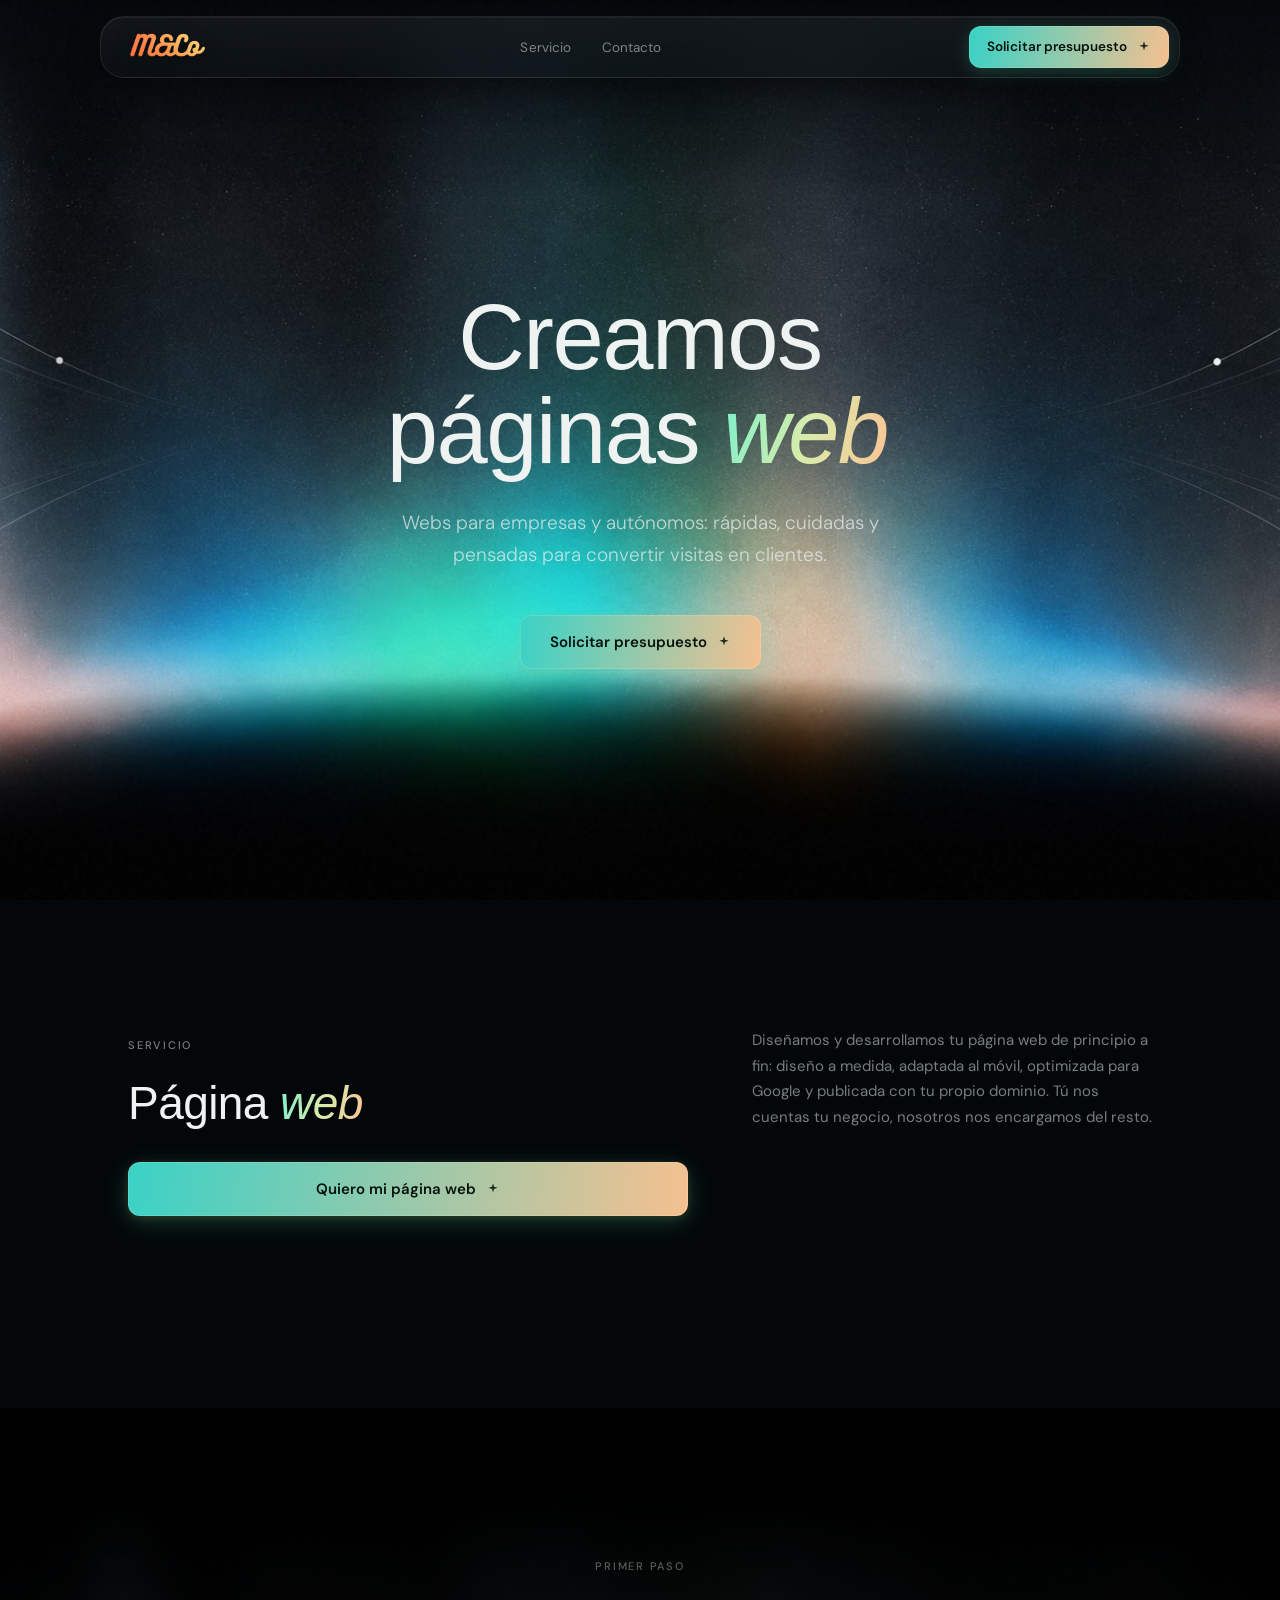
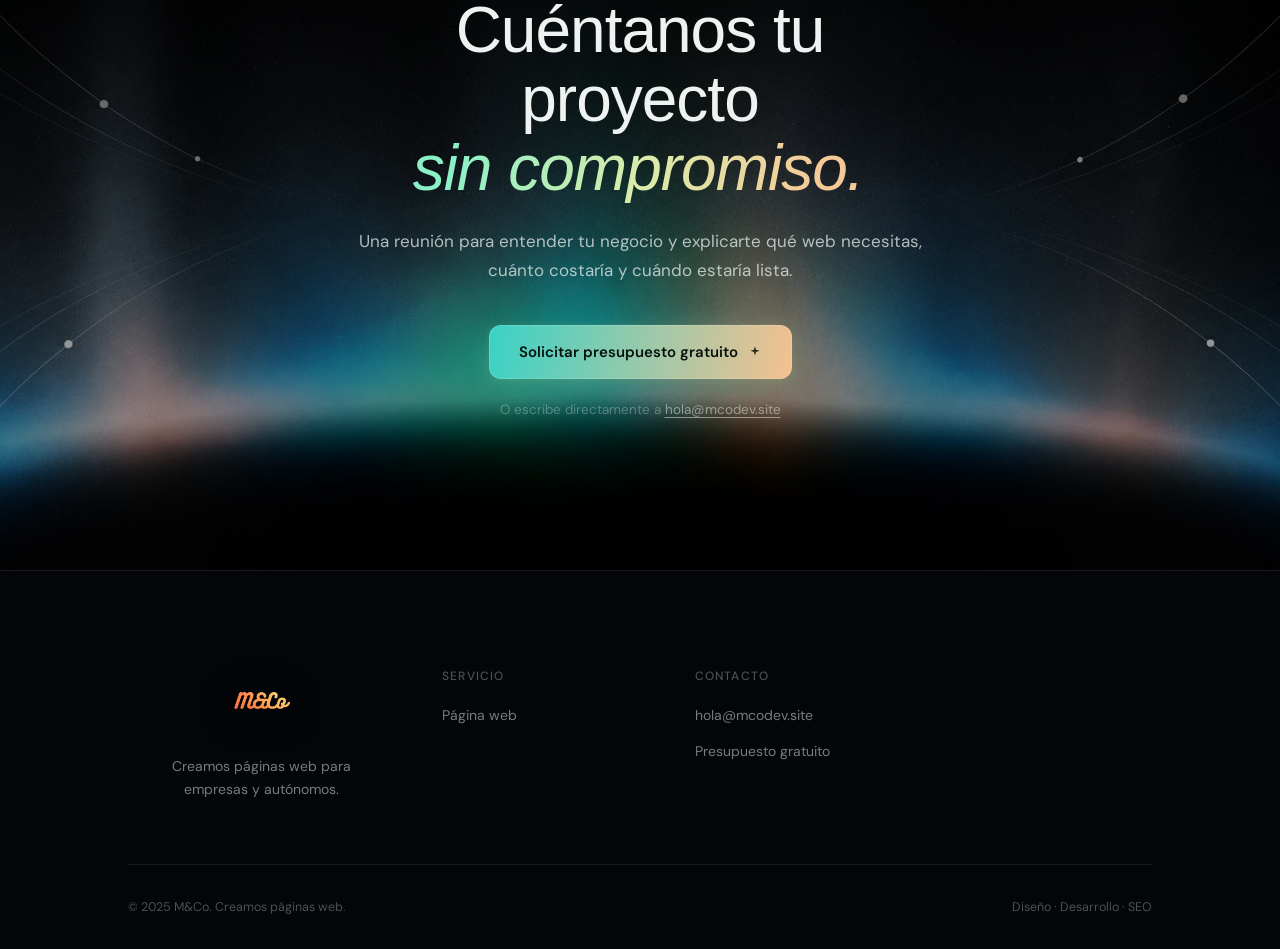
==== commit 43302af4: "Cambia el dominio a mcodev.site Co-Authored-By: Claude Fable 5 <noreply@anthropic.com>" ====
--- a/index.html
+++ b/index.html
@@ -7,7 +7,7 @@
   <meta name="description" content="Creamos páginas web para empresas y autónomos: rápidas, cuidadas y pensadas para convertir visitas en clientes. Solicita tu presupuesto sin compromiso.">
   <meta name="robots" content="index, follow">
   <meta name="author" content="M&Co">
-  <link rel="canonical" href="https://millanandcompany.com/index.html">
+  <link rel="canonical" href="https://mcodev.site/index.html">
 
   <!-- Favicons -->
   <link rel="icon" type="image/png" sizes="32x32" href="/assets/favicon-32x32.png">
@@ -22,14 +22,14 @@
   <meta property="og:locale" content="es_ES">
   <meta property="og:title" content="M&Co — Creamos Páginas Web">
   <meta property="og:description" content="Creamos páginas web para empresas y autónomos: rápidas, cuidadas y pensadas para convertir visitas en clientes.">
-  <meta property="og:url" content="https://millanandcompany.com/index.html">
-  <meta property="og:image" content="https://millanandcompany.com/assets/og-cover.jpg">
+  <meta property="og:url" content="https://mcodev.site/index.html">
+  <meta property="og:image" content="https://mcodev.site/assets/og-cover.jpg">
   <meta property="og:image:width" content="1200">
   <meta property="og:image:height" content="630">
   <meta name="twitter:card" content="summary_large_image">
   <meta name="twitter:title" content="M&Co — Creamos Páginas Web">
   <meta name="twitter:description" content="Creamos páginas web para empresas y autónomos.">
-  <meta name="twitter:image" content="https://millanandcompany.com/assets/og-cover.jpg">
+  <meta name="twitter:image" content="https://mcodev.site/assets/og-cover.jpg">
 
   <!-- Structured data -->
   <script type="application/ld+json">
@@ -38,21 +38,21 @@
     "@graph": [
       {
         "@type": "Organization",
-        "@id": "https://millanandcompany.com/#organization",
+        "@id": "https://mcodev.site/#organization",
         "name": "M&Co",
-        "url": "https://millanandcompany.com/",
-        "logo": "https://millanandcompany.com/assets/logo.png",
-        "image": "https://millanandcompany.com/assets/og-cover.jpg",
+        "url": "https://mcodev.site/",
+        "logo": "https://mcodev.site/assets/logo.png",
+        "image": "https://mcodev.site/assets/og-cover.jpg",
         "description": "Creamos páginas web para empresas y autónomos.",
-        "email": "hola@millanandcompany.com",
+        "email": "hola@mcodev.site",
         "areaServed": "ES"
       },
       {
         "@type": "WebSite",
-        "@id": "https://millanandcompany.com/#website",
-        "url": "https://millanandcompany.com/",
+        "@id": "https://mcodev.site/#website",
+        "url": "https://mcodev.site/",
         "name": "M&Co",
-        "publisher": { "@id": "https://millanandcompany.com/#organization" },
+        "publisher": { "@id": "https://mcodev.site/#organization" },
         "inLanguage": "es-ES"
       }
     ]
@@ -176,7 +176,7 @@
         Solicitar presupuesto gratuito
         <svg width="14" height="14" viewBox="0 0 24 24" fill="currentColor"><path d="M12 2l1.8 6.2L20 10l-6.2 1.8L12 18l-1.8-6.2L4 10l6.2-1.8L12 2z"/></svg>
       </a>
-      <div class="cta-subtext">O escribe directamente a <a href="mailto:hola@millanandcompany.com">hola@millanandcompany.com</a></div>
+      <div class="cta-subtext">O escribe directamente a <a href="mailto:hola@mcodev.site">hola@mcodev.site</a></div>
     </div>
   </div>
 </section>
@@ -202,7 +202,7 @@
       <div class="footer__col">
         <h4>Contacto</h4>
         <ul>
-          <li><a href="mailto:hola@millanandcompany.com">hola@millanandcompany.com</a></li>
+          <li><a href="mailto:hola@mcodev.site">hola@mcodev.site</a></li>
           <li><a href="contact.html">Presupuesto gratuito</a></li>
         </ul>
       </div>
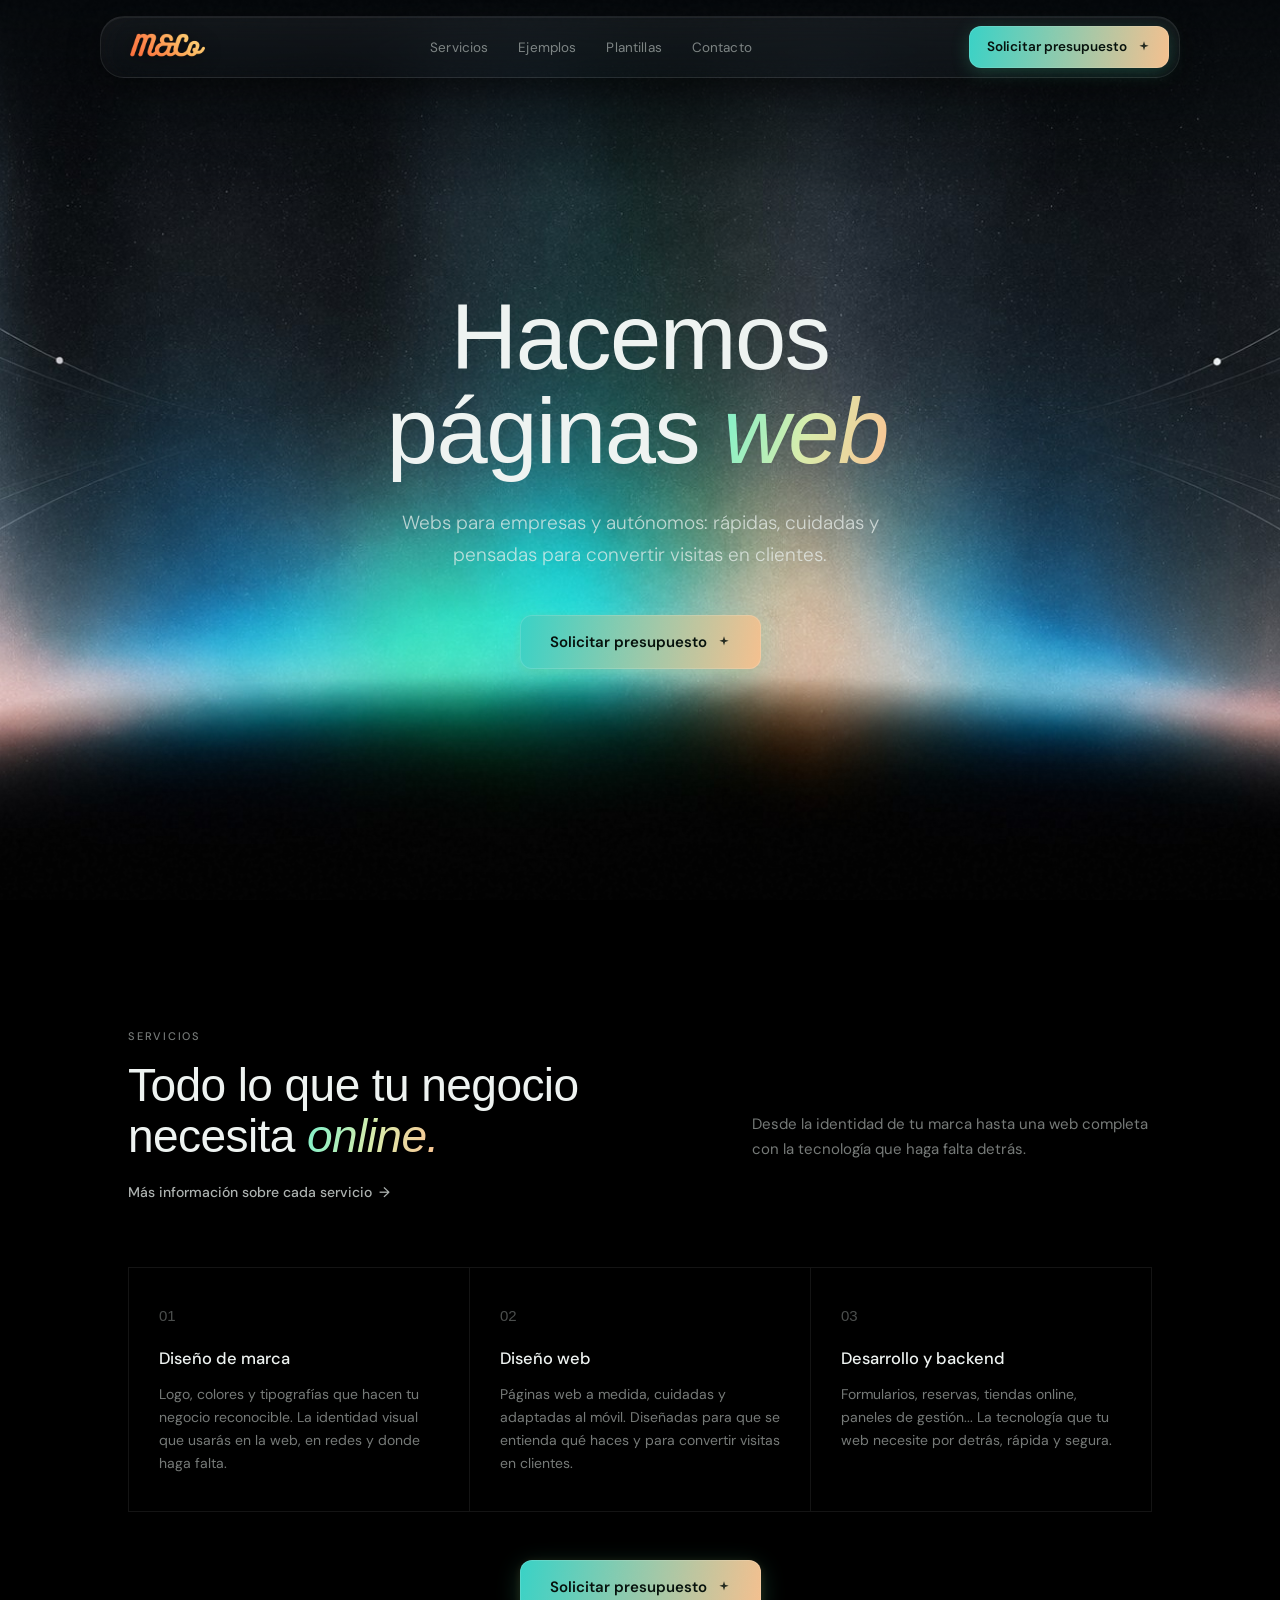
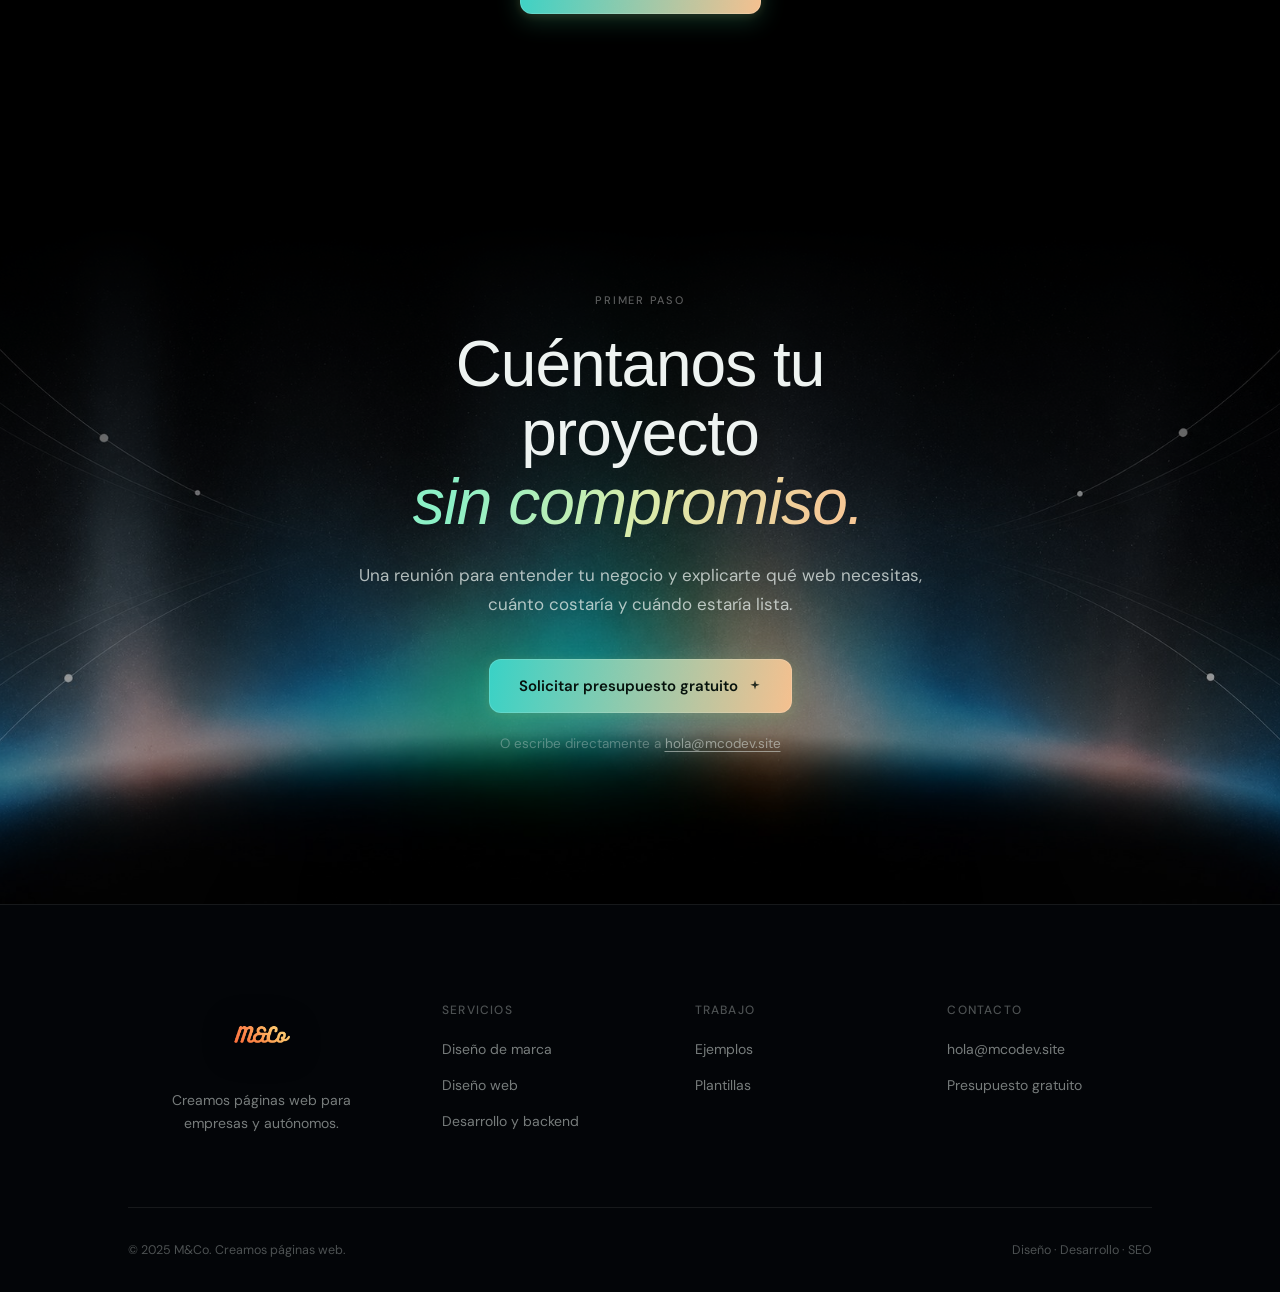
==== commit 7208e2b7: "Añade servicios (marca, web, backend) y páginas de ejemplos y plantillas Co-Authored-By: Claude Fabl" ====
--- a/index.html
+++ b/index.html
@@ -80,7 +80,9 @@
   </a>
 
   <ul class="nav__links">
-    <li><a href="#servicio">Servicio</a></li>
+    <li><a href="services.html">Servicios</a></li>
+    <li><a href="ejemplos.html">Ejemplos</a></li>
+    <li><a href="plantillas.html">Plantillas</a></li>
     <li><a href="contact.html">Contacto</a></li>
   </ul>
 
@@ -99,7 +101,9 @@
 
 <!-- Mobile nav -->
 <div class="nav__mobile">
-  <a href="#servicio">Servicio</a>
+  <a href="services.html">Servicios</a>
+  <a href="ejemplos.html">Ejemplos</a>
+  <a href="plantillas.html">Plantillas</a>
   <a href="contact.html">Contacto</a>
   <a href="contact.html" class="nav__cta btn-eval nav__mobile-cta">
     Solicitar presupuesto
@@ -120,7 +124,7 @@
   <div class="container hero__content">
 
     <h1 class="t-display-xl hero-animate-2" style="max-width: 820px">
-      Creamos<br>
+      Hacemos<br>
       páginas <em>web</em>
     </h1>
 
@@ -139,20 +143,42 @@
 </section>
 
 <!-- ════════════════════════════════════════
-     SERVICIO
-     ════════════════════════════════════════ -->
-<section id="servicio" class="section">
+     SERVICIOS
+     ════════════════════════════════════════ -->
+<section id="servicios" class="section">
   <div class="bg-decor">
     <img class="bg-swirl" src="assets/swirl.png" alt="" style="width: 320px; top: -40px; right: -60px; opacity: 0.9; --swirl-rot: 10deg;">
   </div>
   <div class="container">
 
     <div class="section-header" data-reveal>
-      <div class="t-label">Servicio</div>
-      <h2 class="t-display-md" style="margin-top: 14px">Página <em>web</em></h2>
-      <p class="t-body-lg section-intro">Diseñamos y desarrollamos tu página web de principio a fin: diseño a medida, adaptada al móvil, optimizada para Google y publicada con tu propio dominio. Tú nos cuentas tu negocio, nosotros nos encargamos del resto.</p>
-      <a href="contact.html" class="btn btn-primary btn--lg btn-eval" style="margin-top: 32px">
-        Quiero mi página web
+      <div class="t-label">Servicios</div>
+      <h2 class="t-display-md" style="margin-top: 14px">Todo lo que tu negocio<br>necesita <em>online.</em></h2>
+      <p class="t-body-lg section-intro">Desde la identidad de tu marca hasta una web completa con la tecnología que haga falta detrás.</p>
+      <a href="services.html" class="link-arrow" style="margin-top: 18px">Más información sobre cada servicio</a>
+    </div>
+
+    <div class="proceso-grid" data-reveal data-delay="150">
+      <div class="proceso-item">
+        <div class="num">01</div>
+        <h4>Diseño de marca</h4>
+        <p>Logo, colores y tipografías que hacen tu negocio reconocible. La identidad visual que usarás en la web, en redes y donde haga falta.</p>
+      </div>
+      <div class="proceso-item">
+        <div class="num">02</div>
+        <h4>Diseño web</h4>
+        <p>Páginas web a medida, cuidadas y adaptadas al móvil. Diseñadas para que se entienda qué haces y para convertir visitas en clientes.</p>
+      </div>
+      <div class="proceso-item">
+        <div class="num">03</div>
+        <h4>Desarrollo y backend</h4>
+        <p>Formularios, reservas, tiendas online, paneles de gestión... La tecnología que tu web necesite por detrás, rápida y segura.</p>
+      </div>
+    </div>
+
+    <div style="text-align: center; margin-top: 48px" data-reveal data-delay="200">
+      <a href="contact.html" class="btn btn-primary btn--lg btn-eval">
+        Solicitar presupuesto
         <svg width="14" height="14" viewBox="0 0 24 24" fill="currentColor"><path d="M12 2l1.8 6.2L20 10l-6.2 1.8L12 18l-1.8-6.2L4 10l6.2-1.8L12 2z"/></svg>
       </a>
     </div>
@@ -194,9 +220,18 @@
         <p class="footer__tagline">Creamos páginas web para empresas y autónomos.</p>
       </div>
       <div class="footer__col">
-        <h4>Servicio</h4>
+        <h4>Servicios</h4>
         <ul>
-          <li><a href="#servicio">Página web</a></li>
+          <li><a href="services.html#marca">Diseño de marca</a></li>
+          <li><a href="services.html#web">Diseño web</a></li>
+          <li><a href="services.html#backend">Desarrollo y backend</a></li>
+        </ul>
+      </div>
+      <div class="footer__col">
+        <h4>Trabajo</h4>
+        <ul>
+          <li><a href="ejemplos.html">Ejemplos</a></li>
+          <li><a href="plantillas.html">Plantillas</a></li>
         </ul>
       </div>
       <div class="footer__col">
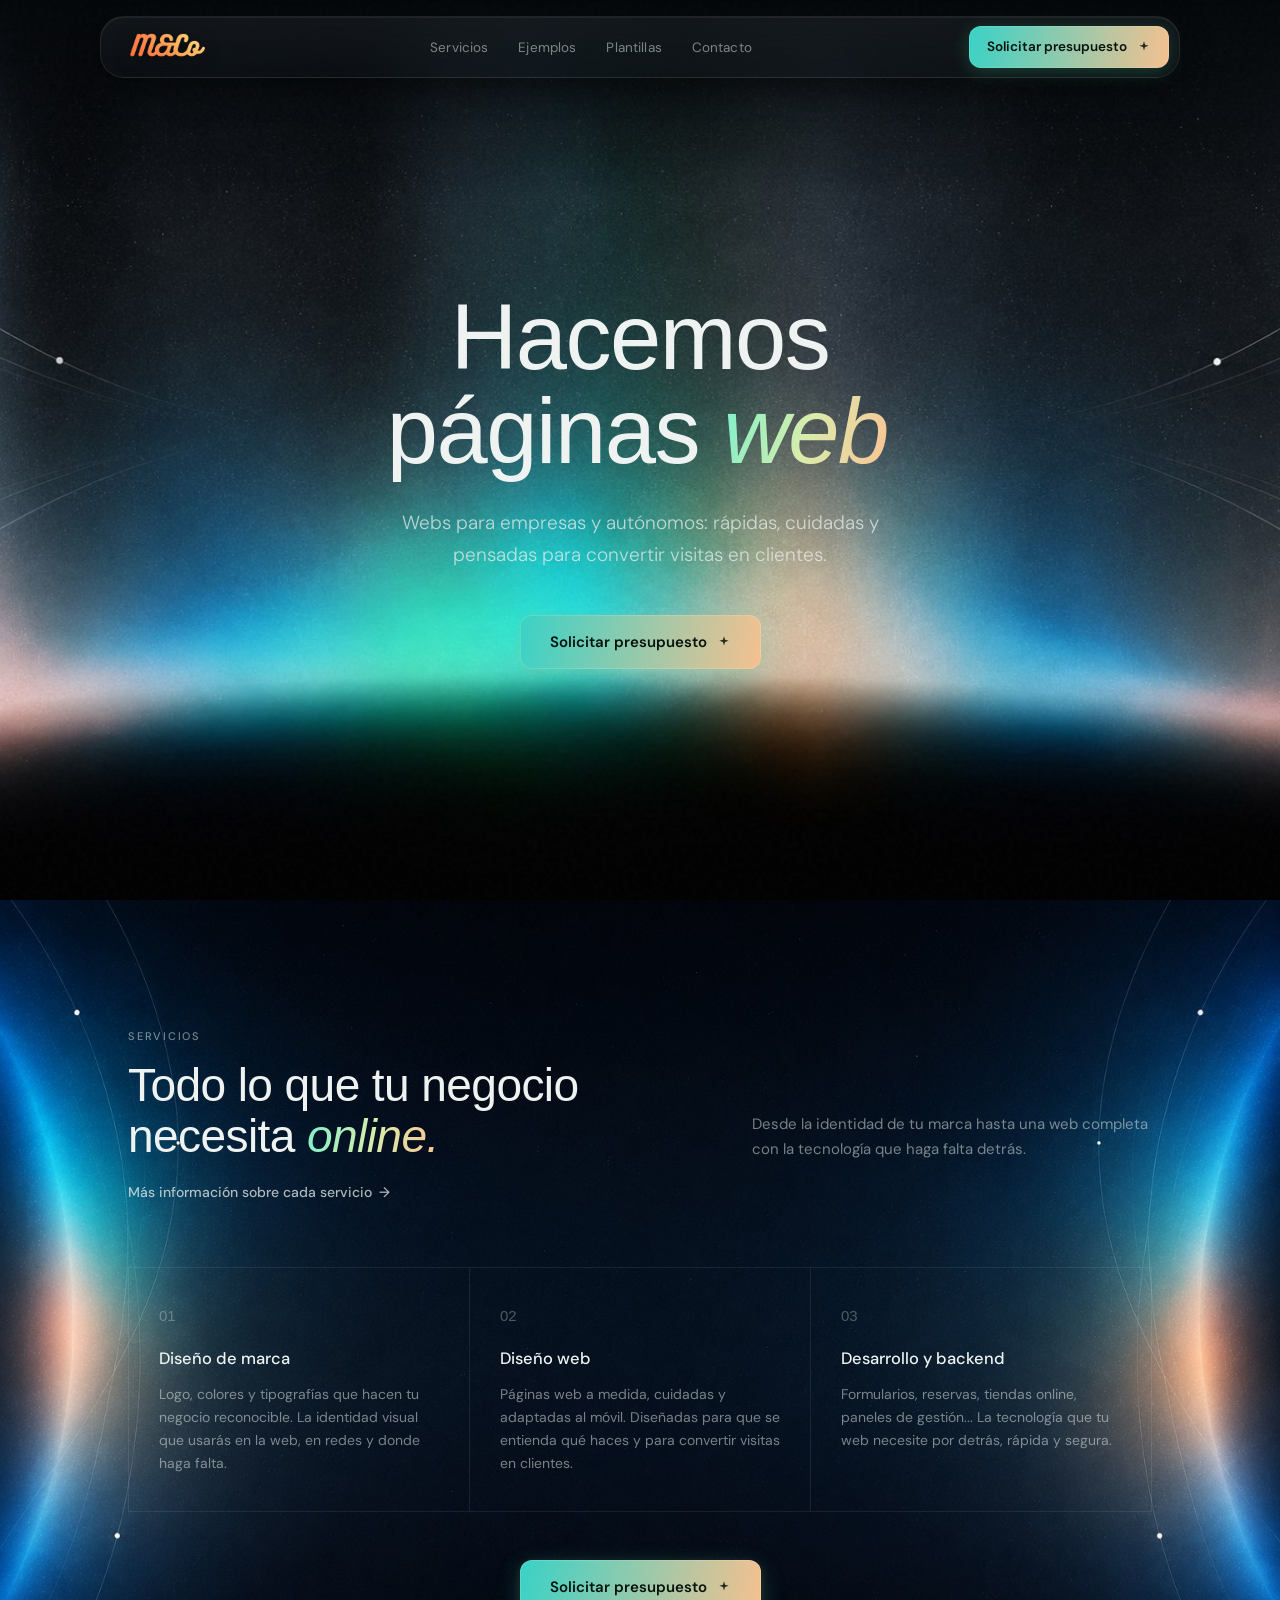
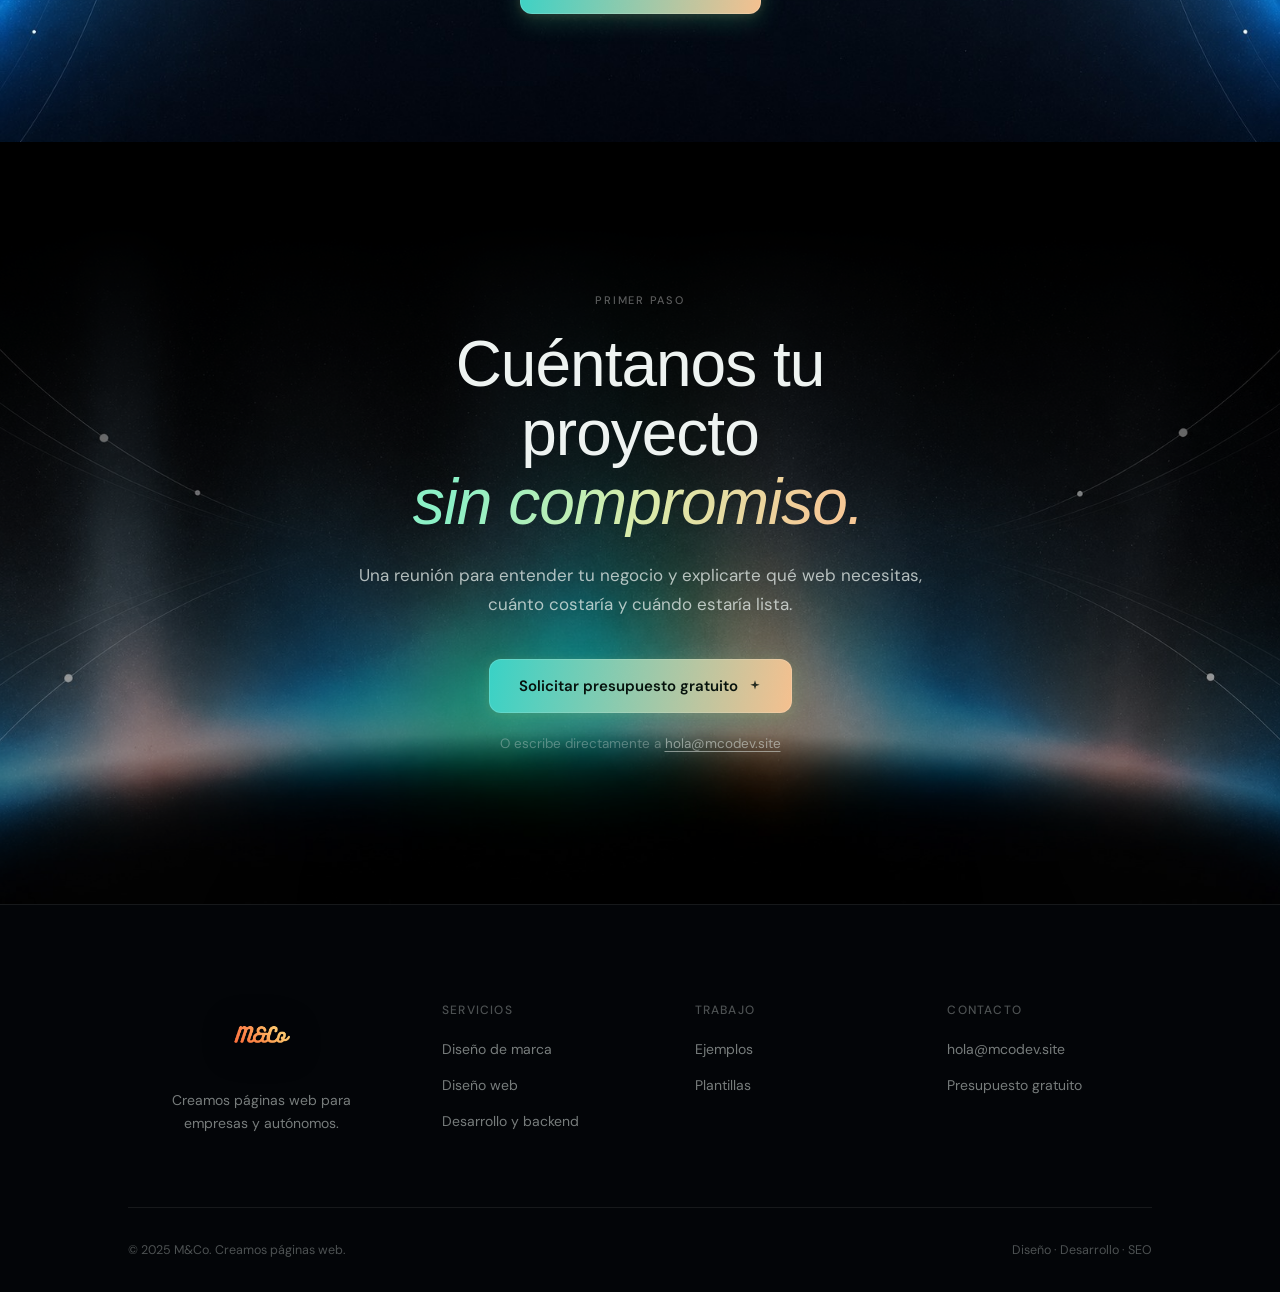
==== commit 033c5173: "Usa la nueva imagen como fondo de la sección de servicios del index Co-Authored-By: Claude Fable 5 <" ====
--- a/index.html
+++ b/index.html
@@ -145,10 +145,7 @@
 <!-- ════════════════════════════════════════
      SERVICIOS
      ════════════════════════════════════════ -->
-<section id="servicios" class="section">
-  <div class="bg-decor">
-    <img class="bg-swirl" src="assets/swirl.png" alt="" style="width: 320px; top: -40px; right: -60px; opacity: 0.9; --swirl-rot: 10deg;">
-  </div>
+<section id="servicios" class="section" style="background: url('assets/section-glow.jpg') center / cover no-repeat;">
   <div class="container">
 
     <div class="section-header" data-reveal>
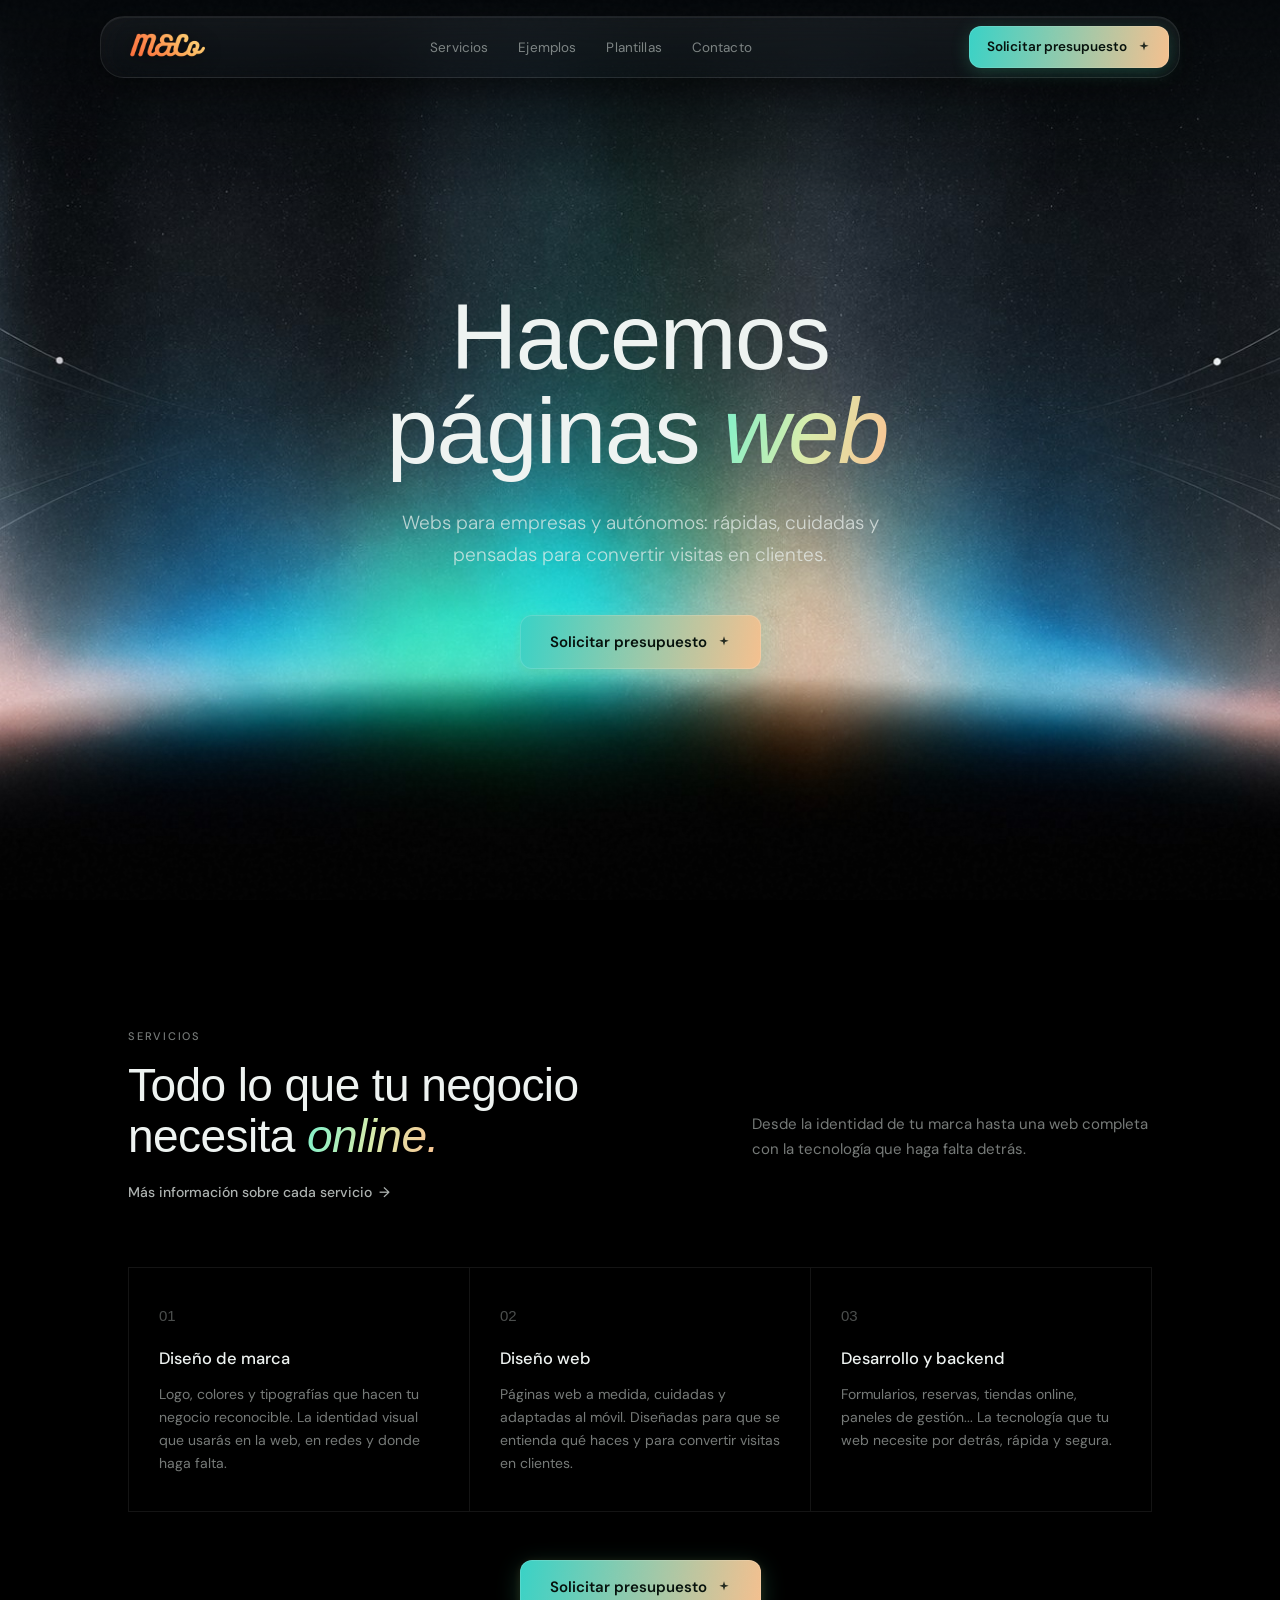
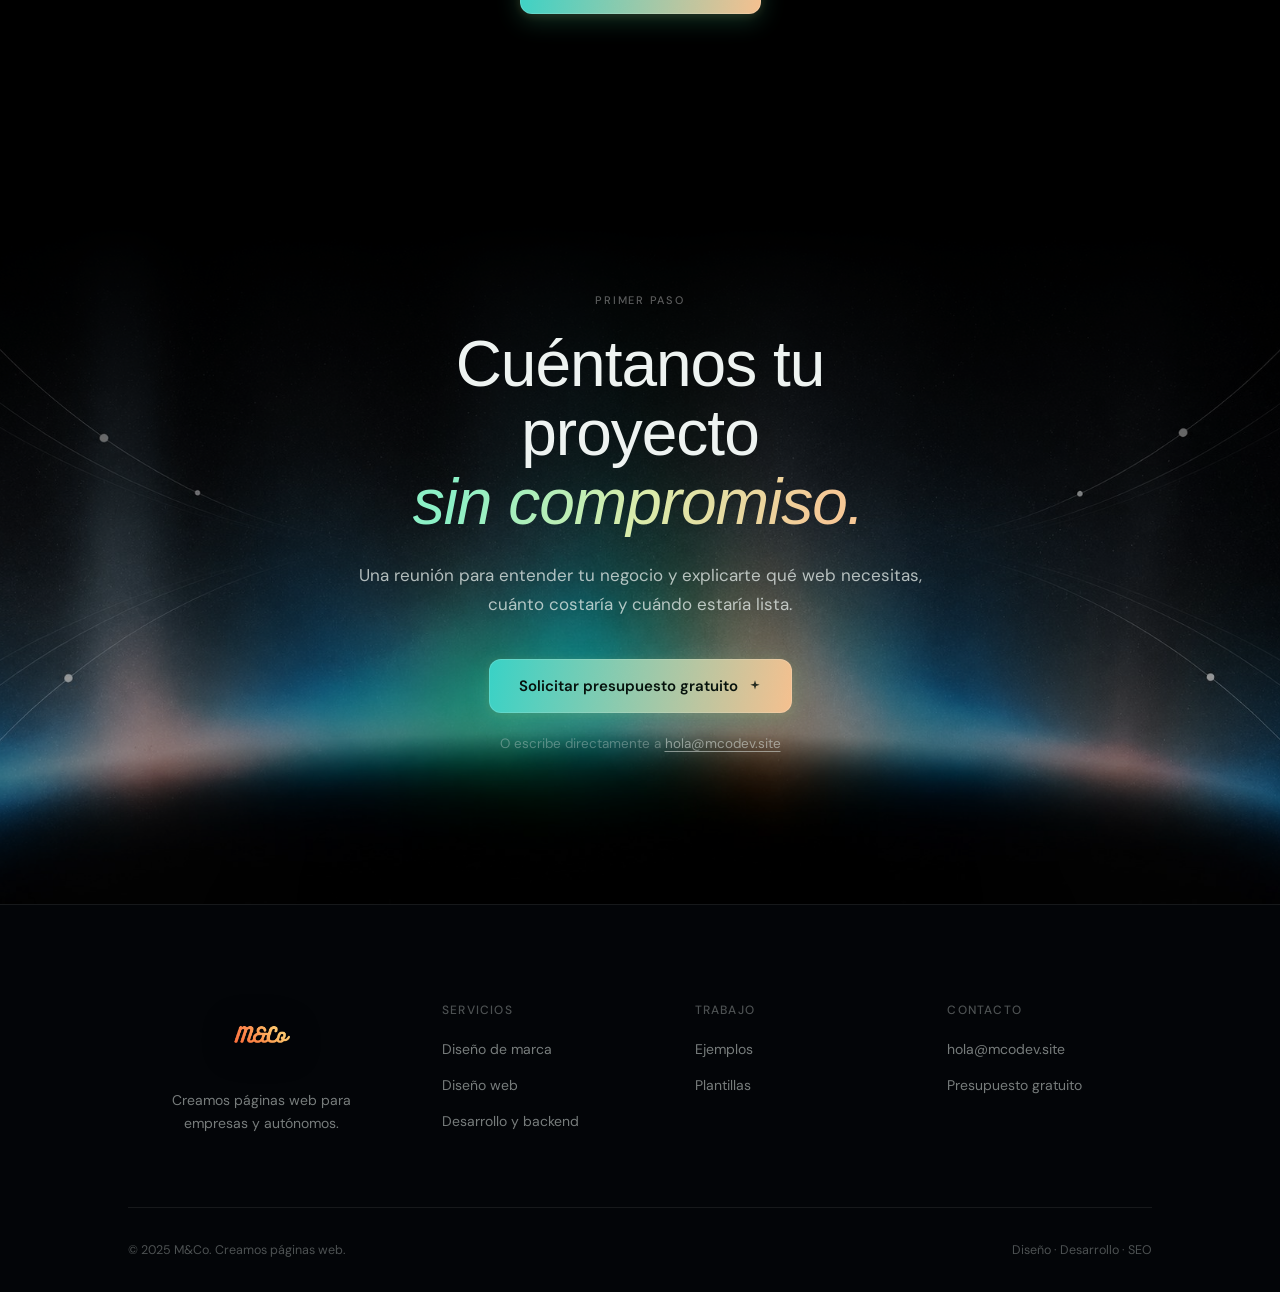
==== commit b55d7d09: "Reparte los nuevos fondos: horizonte en servicios, nebulosa en ejemplos y plantillas, glow solo en c" ====
--- a/index.html
+++ b/index.html
@@ -145,7 +145,10 @@
 <!-- ════════════════════════════════════════
      SERVICIOS
      ════════════════════════════════════════ -->
-<section id="servicios" class="section" style="background: url('assets/section-glow.jpg') center / cover no-repeat;">
+<section id="servicios" class="section">
+  <div class="bg-decor">
+    <img class="bg-swirl" src="assets/swirl.png" alt="" style="width: 320px; top: -40px; right: -60px; opacity: 0.9; --swirl-rot: 10deg;">
+  </div>
   <div class="container">
 
     <div class="section-header" data-reveal>
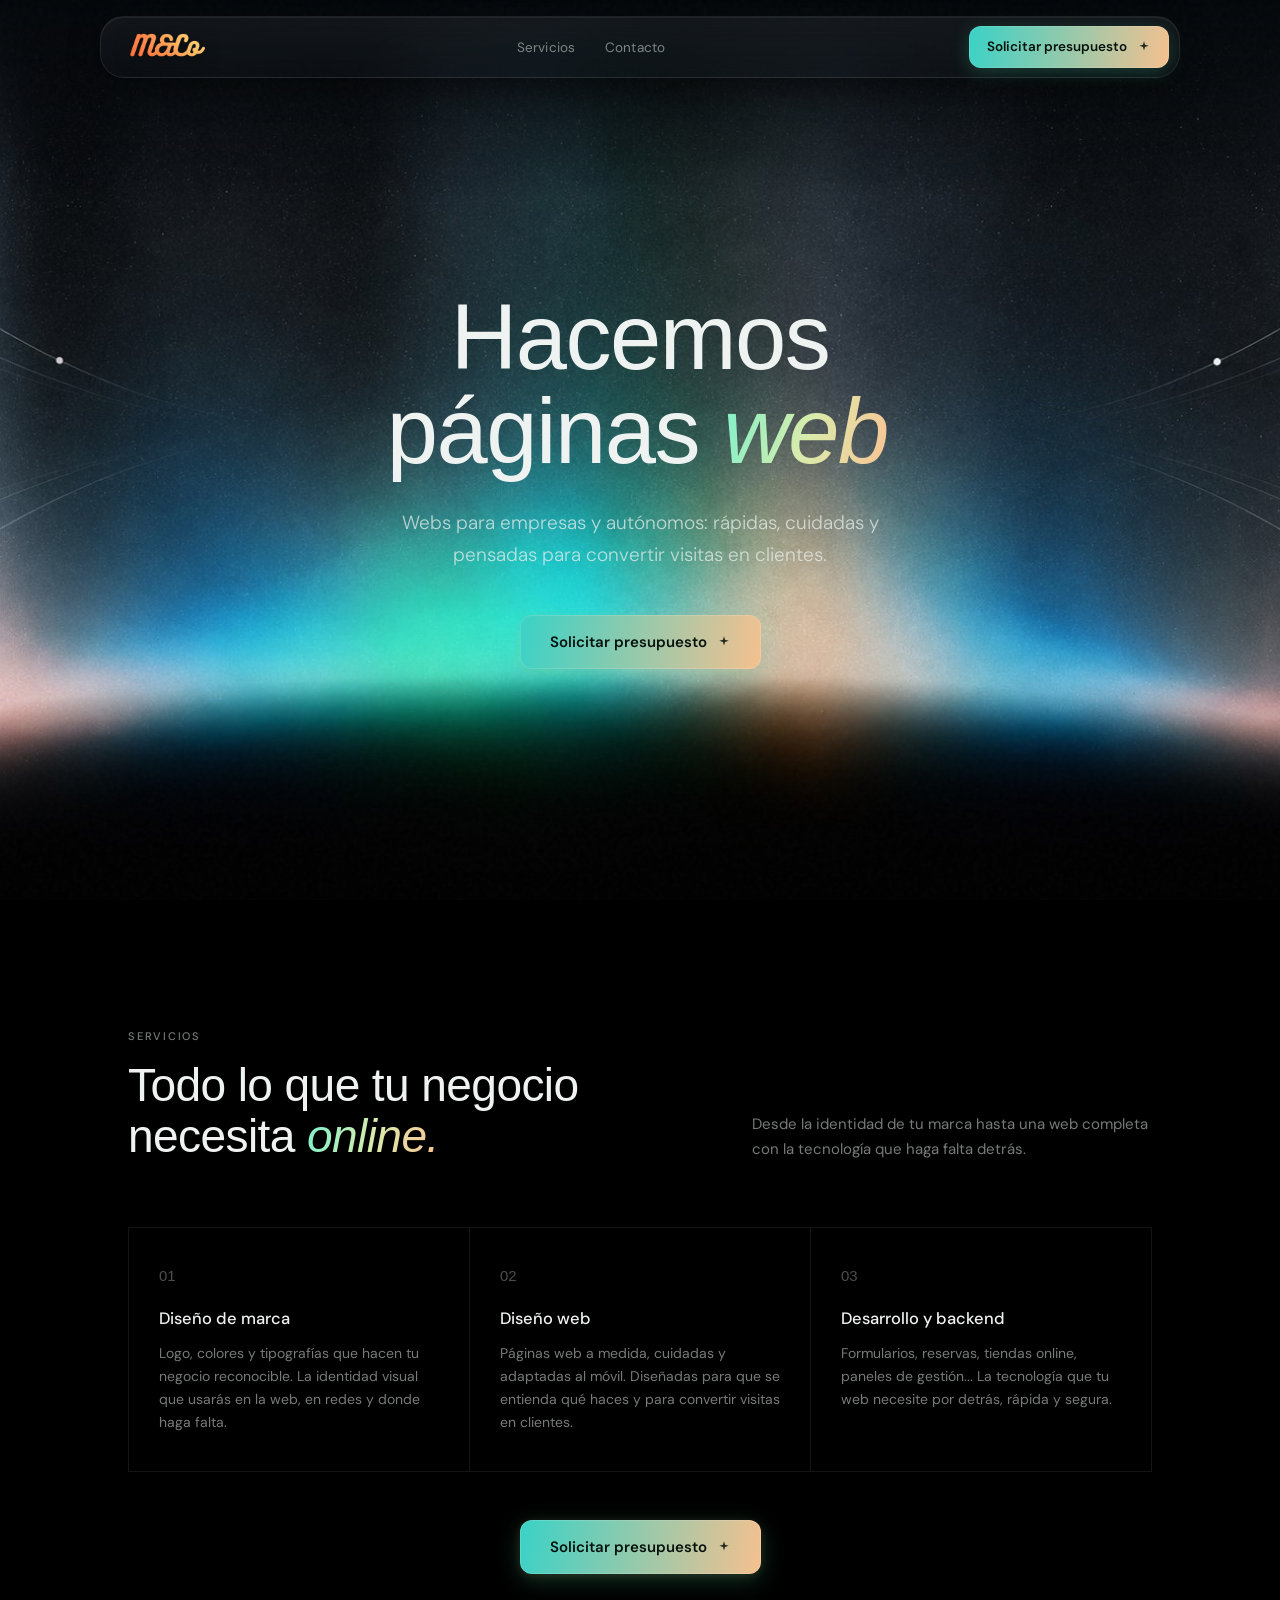
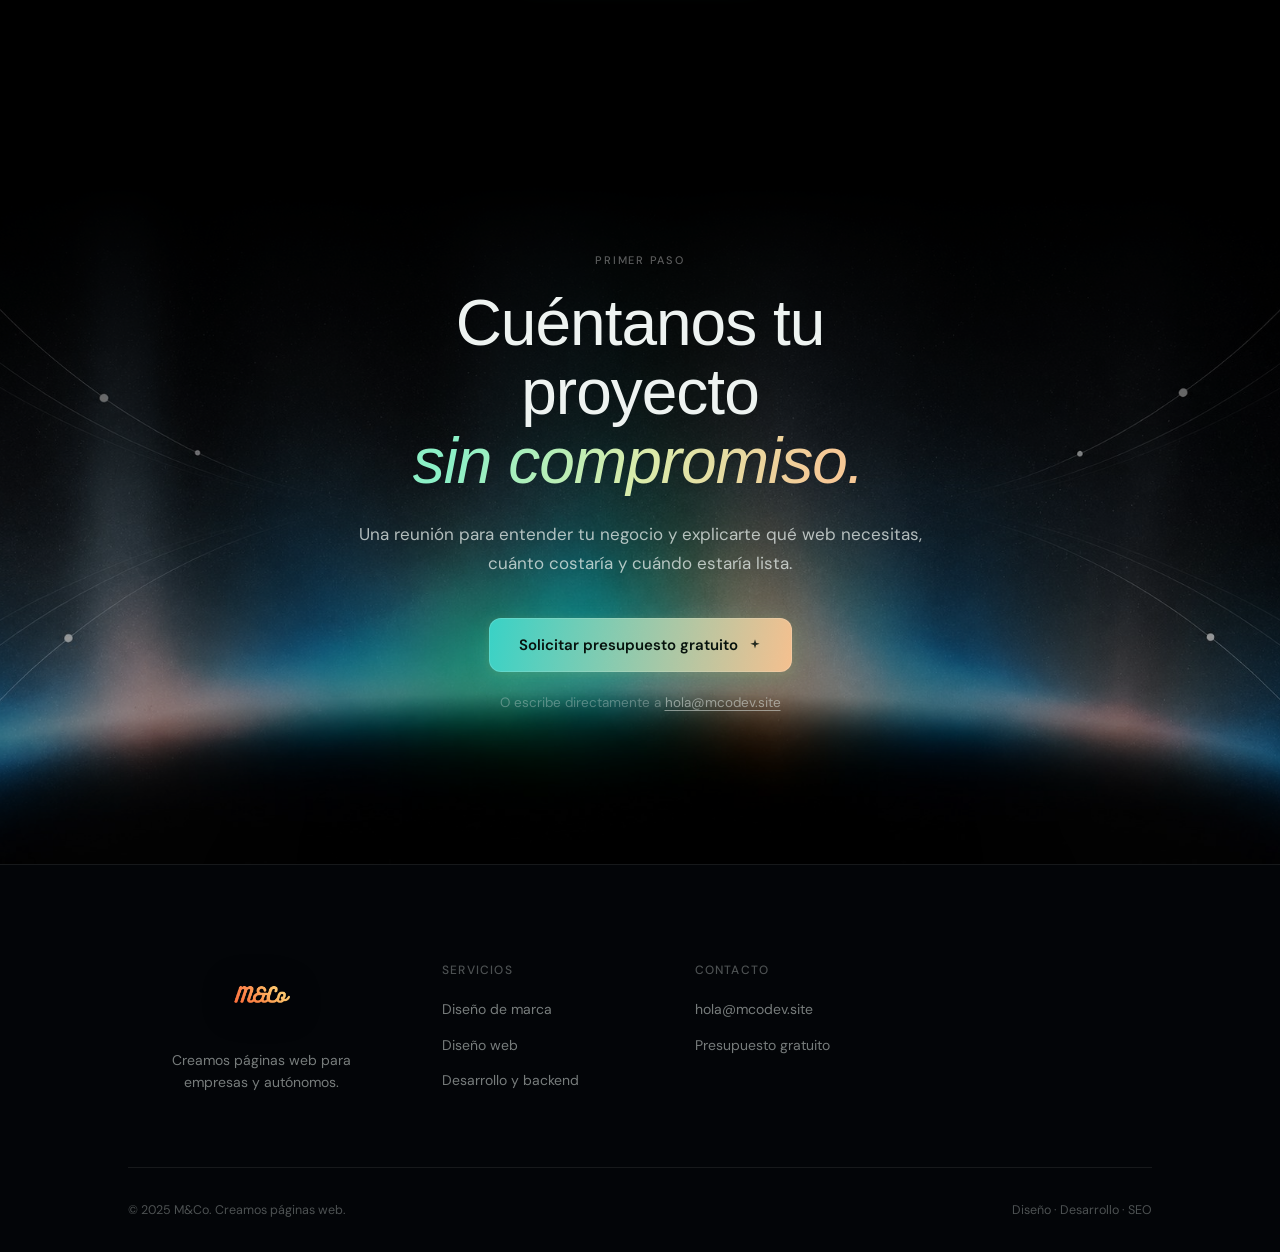
==== commit 3ef74ab0: "Elimina las páginas de servicios, ejemplos y plantillas Co-Authored-By: Claude Fable 5 <noreply@anth" ====
--- a/index.html
+++ b/index.html
@@ -80,9 +80,7 @@
   </a>
 
   <ul class="nav__links">
-    <li><a href="services.html">Servicios</a></li>
-    <li><a href="ejemplos.html">Ejemplos</a></li>
-    <li><a href="plantillas.html">Plantillas</a></li>
+    <li><a href="#servicios">Servicios</a></li>
     <li><a href="contact.html">Contacto</a></li>
   </ul>
 
@@ -101,9 +99,7 @@
 
 <!-- Mobile nav -->
 <div class="nav__mobile">
-  <a href="services.html">Servicios</a>
-  <a href="ejemplos.html">Ejemplos</a>
-  <a href="plantillas.html">Plantillas</a>
+  <a href="#servicios">Servicios</a>
   <a href="contact.html">Contacto</a>
   <a href="contact.html" class="nav__cta btn-eval nav__mobile-cta">
     Solicitar presupuesto
@@ -155,7 +151,6 @@
       <div class="t-label">Servicios</div>
       <h2 class="t-display-md" style="margin-top: 14px">Todo lo que tu negocio<br>necesita <em>online.</em></h2>
       <p class="t-body-lg section-intro">Desde la identidad de tu marca hasta una web completa con la tecnología que haga falta detrás.</p>
-      <a href="services.html" class="link-arrow" style="margin-top: 18px">Más información sobre cada servicio</a>
     </div>
 
     <div class="proceso-grid" data-reveal data-delay="150">
@@ -222,16 +217,9 @@
       <div class="footer__col">
         <h4>Servicios</h4>
         <ul>
-          <li><a href="services.html#marca">Diseño de marca</a></li>
-          <li><a href="services.html#web">Diseño web</a></li>
-          <li><a href="services.html#backend">Desarrollo y backend</a></li>
-        </ul>
-      </div>
-      <div class="footer__col">
-        <h4>Trabajo</h4>
-        <ul>
-          <li><a href="ejemplos.html">Ejemplos</a></li>
-          <li><a href="plantillas.html">Plantillas</a></li>
+          <li><a href="#servicios">Diseño de marca</a></li>
+          <li><a href="#servicios">Diseño web</a></li>
+          <li><a href="#servicios">Desarrollo y backend</a></li>
         </ul>
       </div>
       <div class="footer__col">
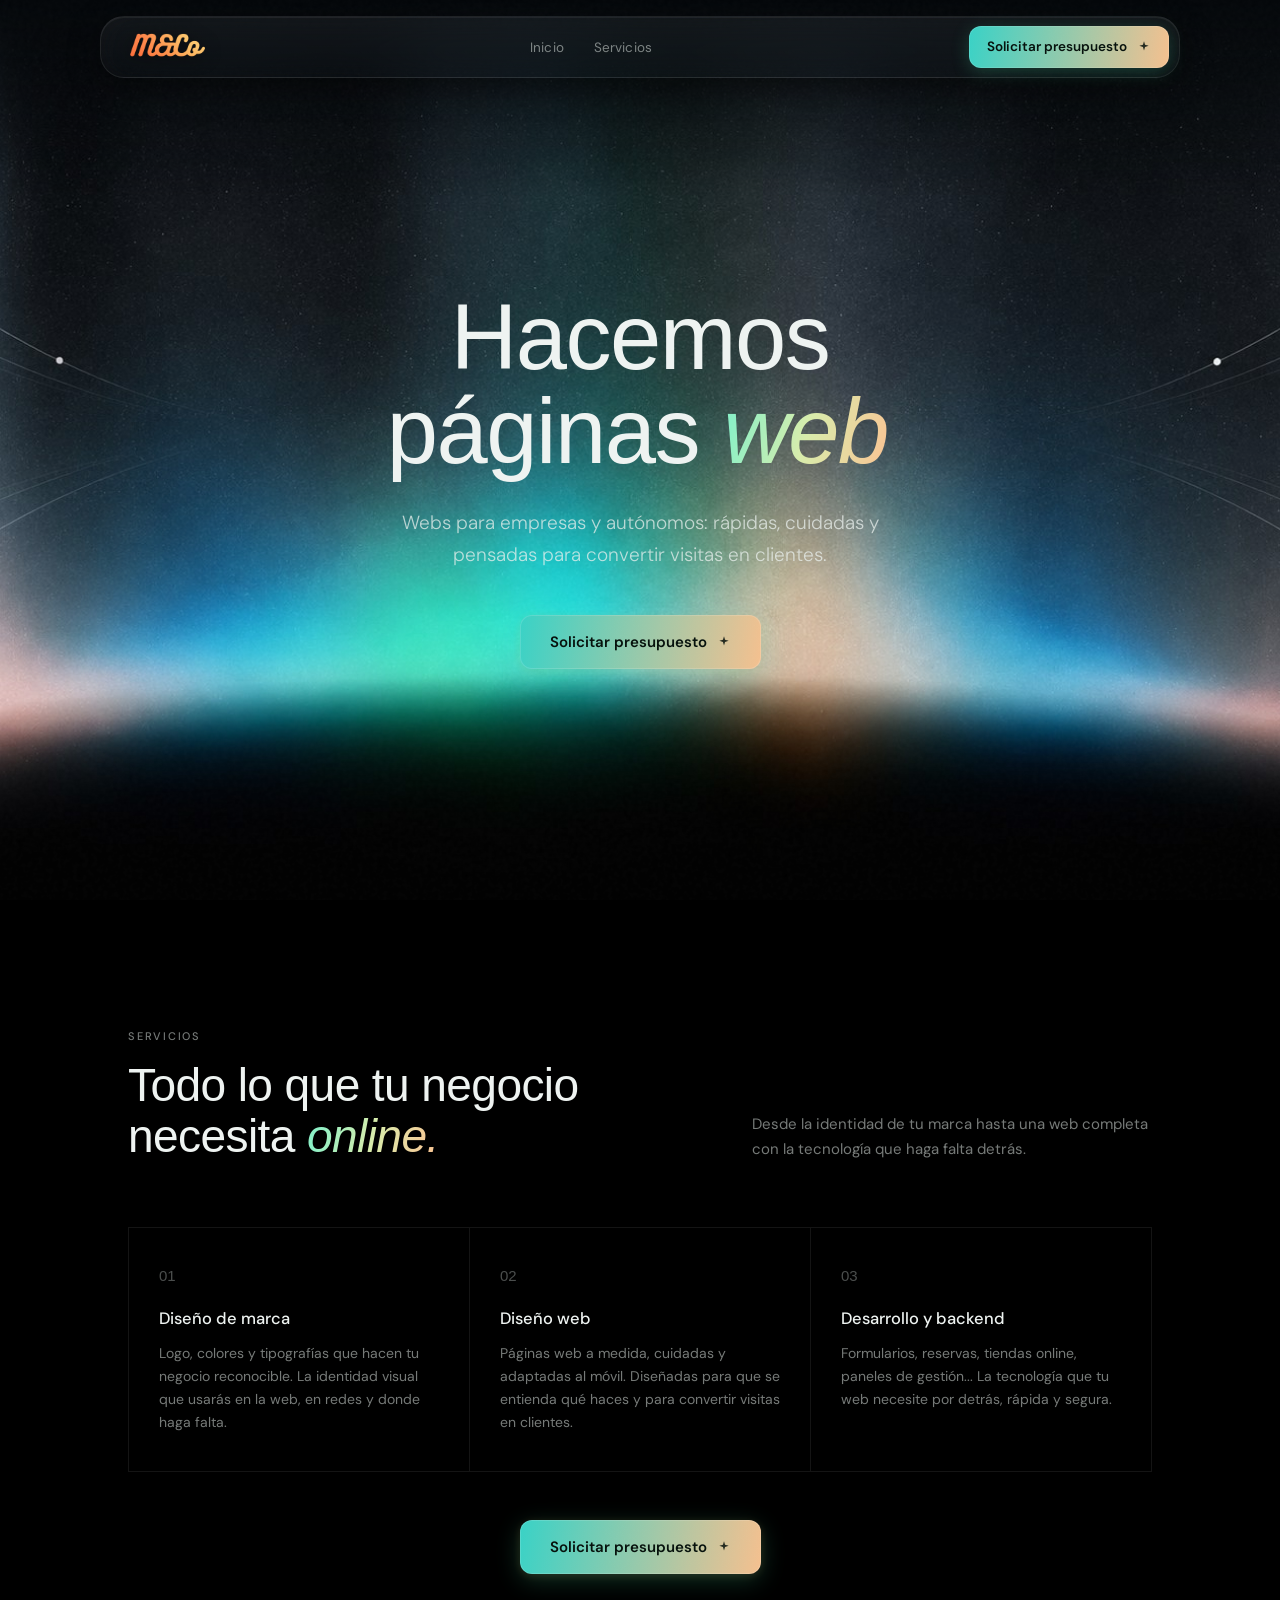
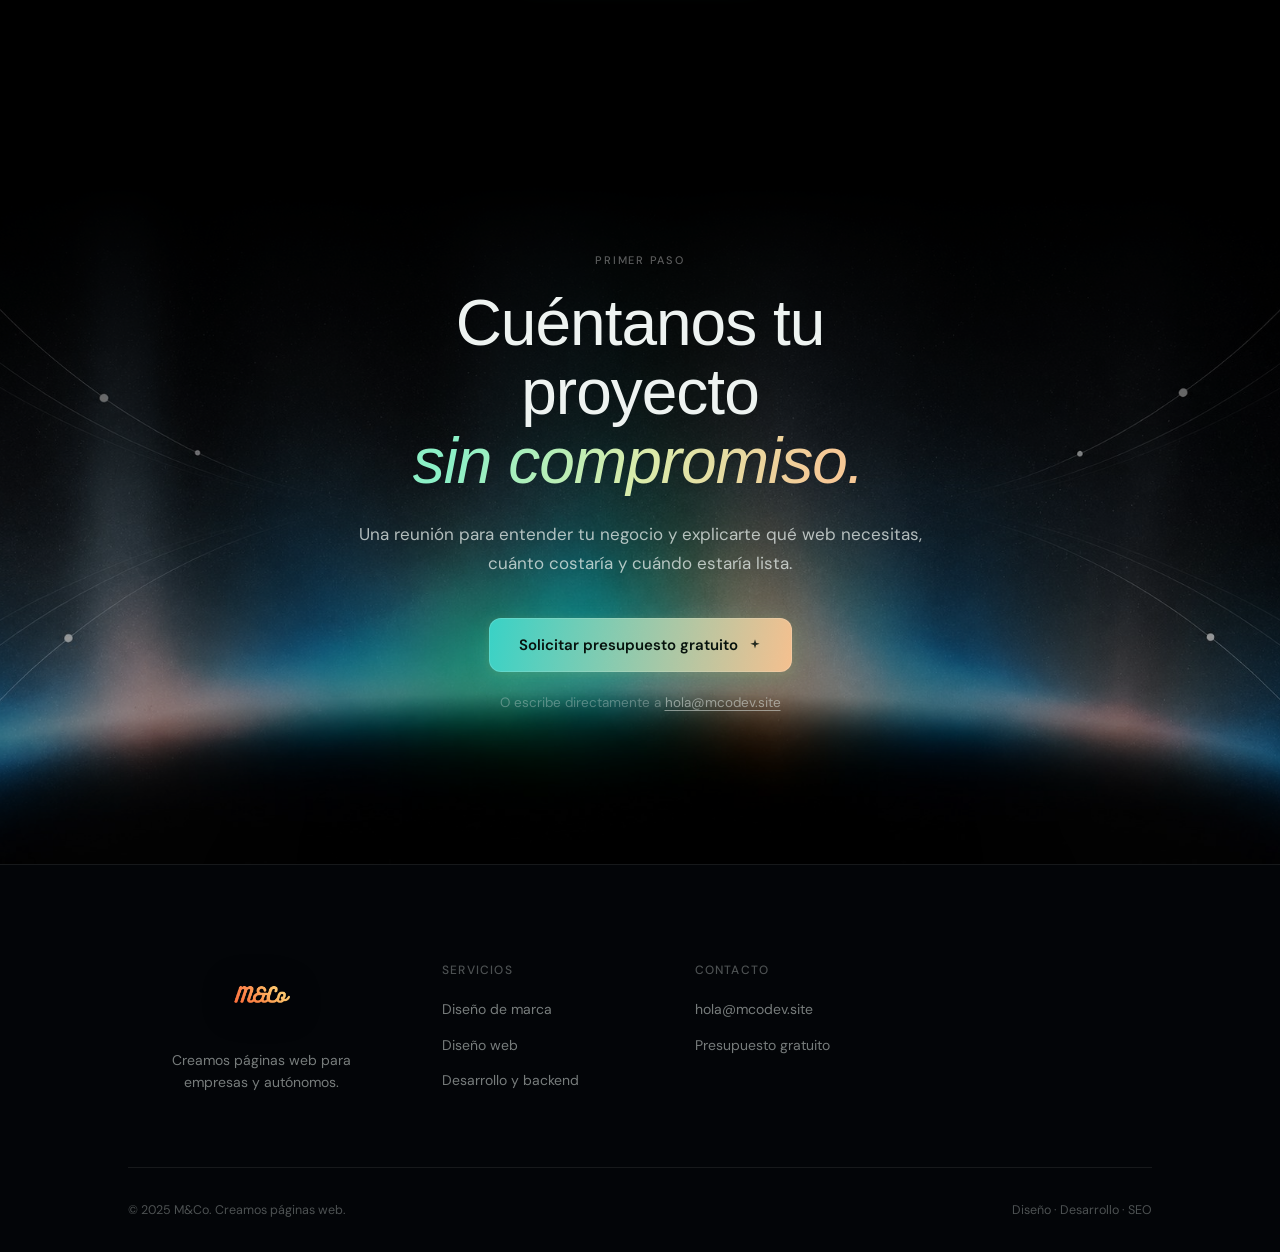
==== commit b60c9a78: "Ajusta los navs: inicio y servicios en el index, inicio y contacto en contacto Co-Authored-By: Claud" ====
--- a/index.html
+++ b/index.html
@@ -80,8 +80,8 @@
   </a>
 
   <ul class="nav__links">
+    <li><a href="index.html">Inicio</a></li>
     <li><a href="#servicios">Servicios</a></li>
-    <li><a href="contact.html">Contacto</a></li>
   </ul>
 
   <a href="contact.html" class="nav__cta btn-eval">
@@ -99,8 +99,8 @@
 
 <!-- Mobile nav -->
 <div class="nav__mobile">
+  <a href="index.html">Inicio</a>
   <a href="#servicios">Servicios</a>
-  <a href="contact.html">Contacto</a>
   <a href="contact.html" class="nav__cta btn-eval nav__mobile-cta">
     Solicitar presupuesto
     <svg width="14" height="14" viewBox="0 0 24 24" fill="currentColor"><path d="M12 2l1.8 6.2L20 10l-6.2 1.8L12 18l-1.8-6.2L4 10l6.2-1.8L12 2z"/></svg>
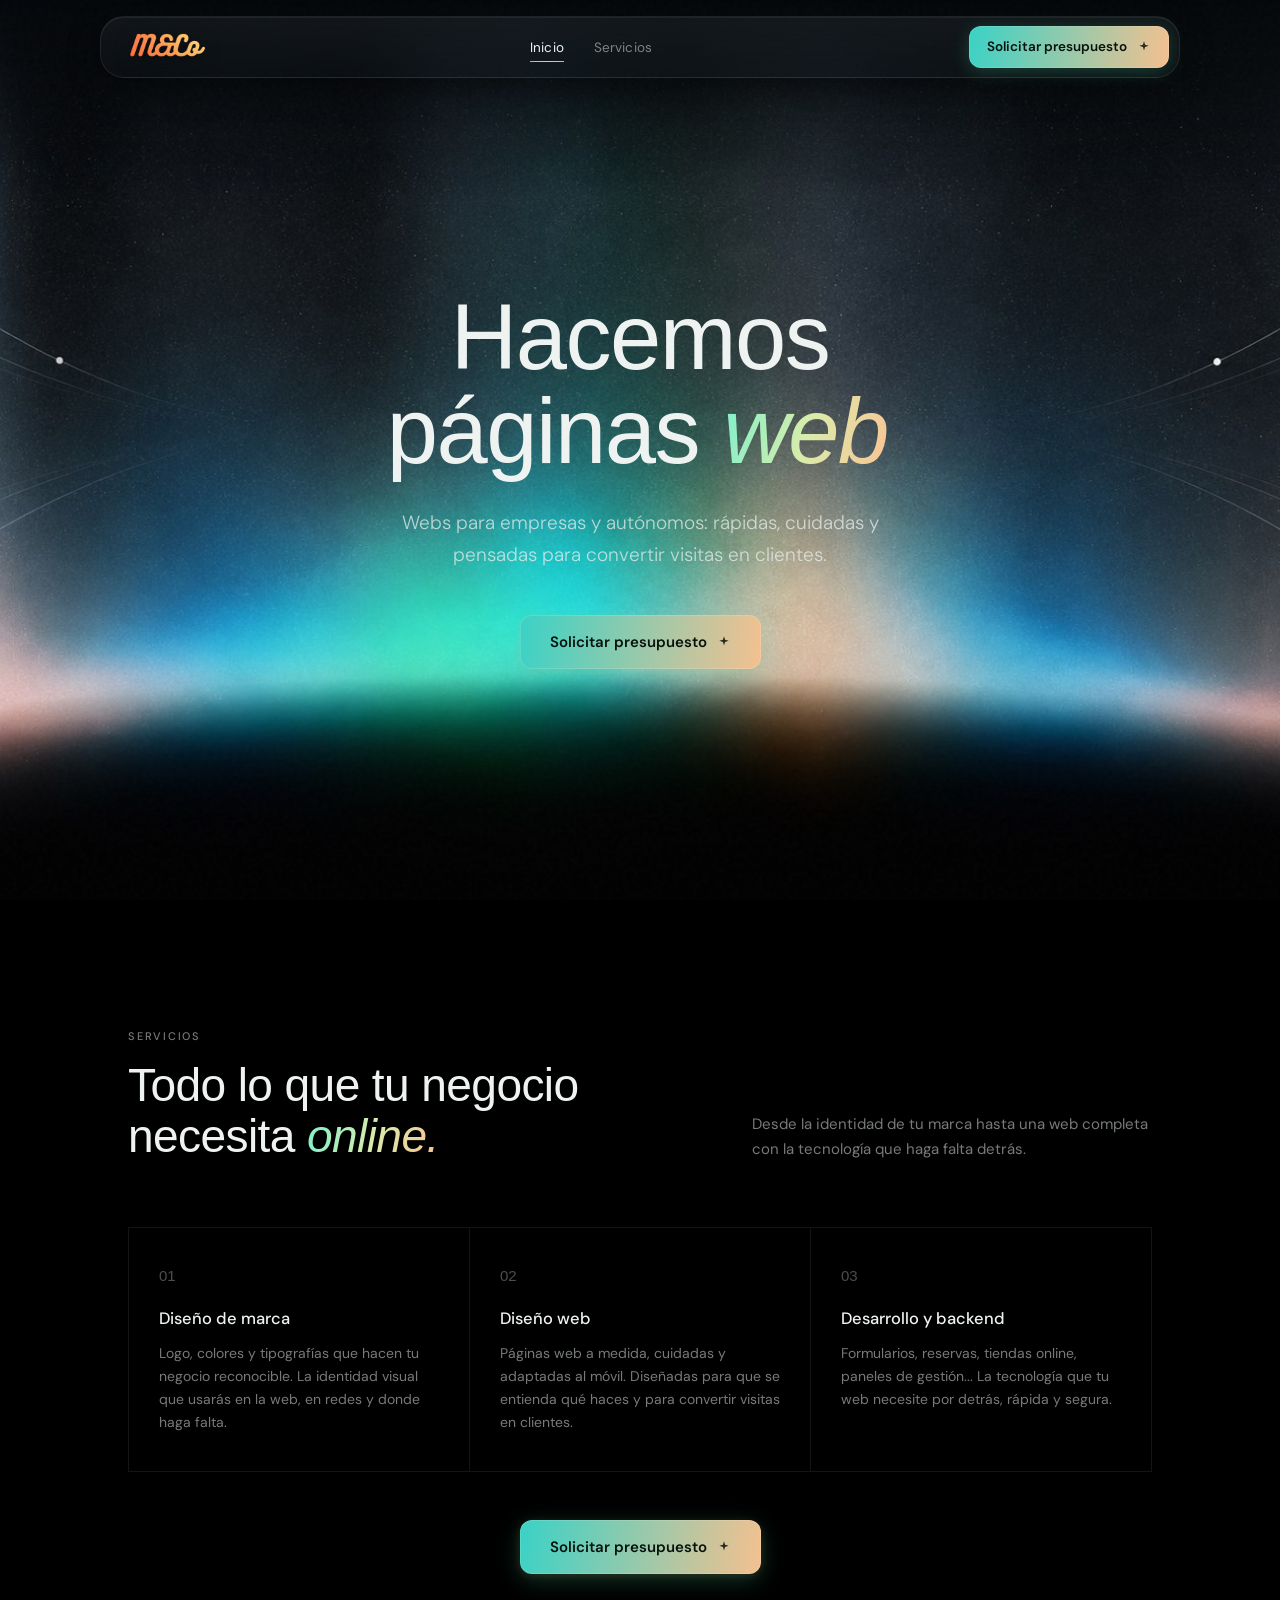
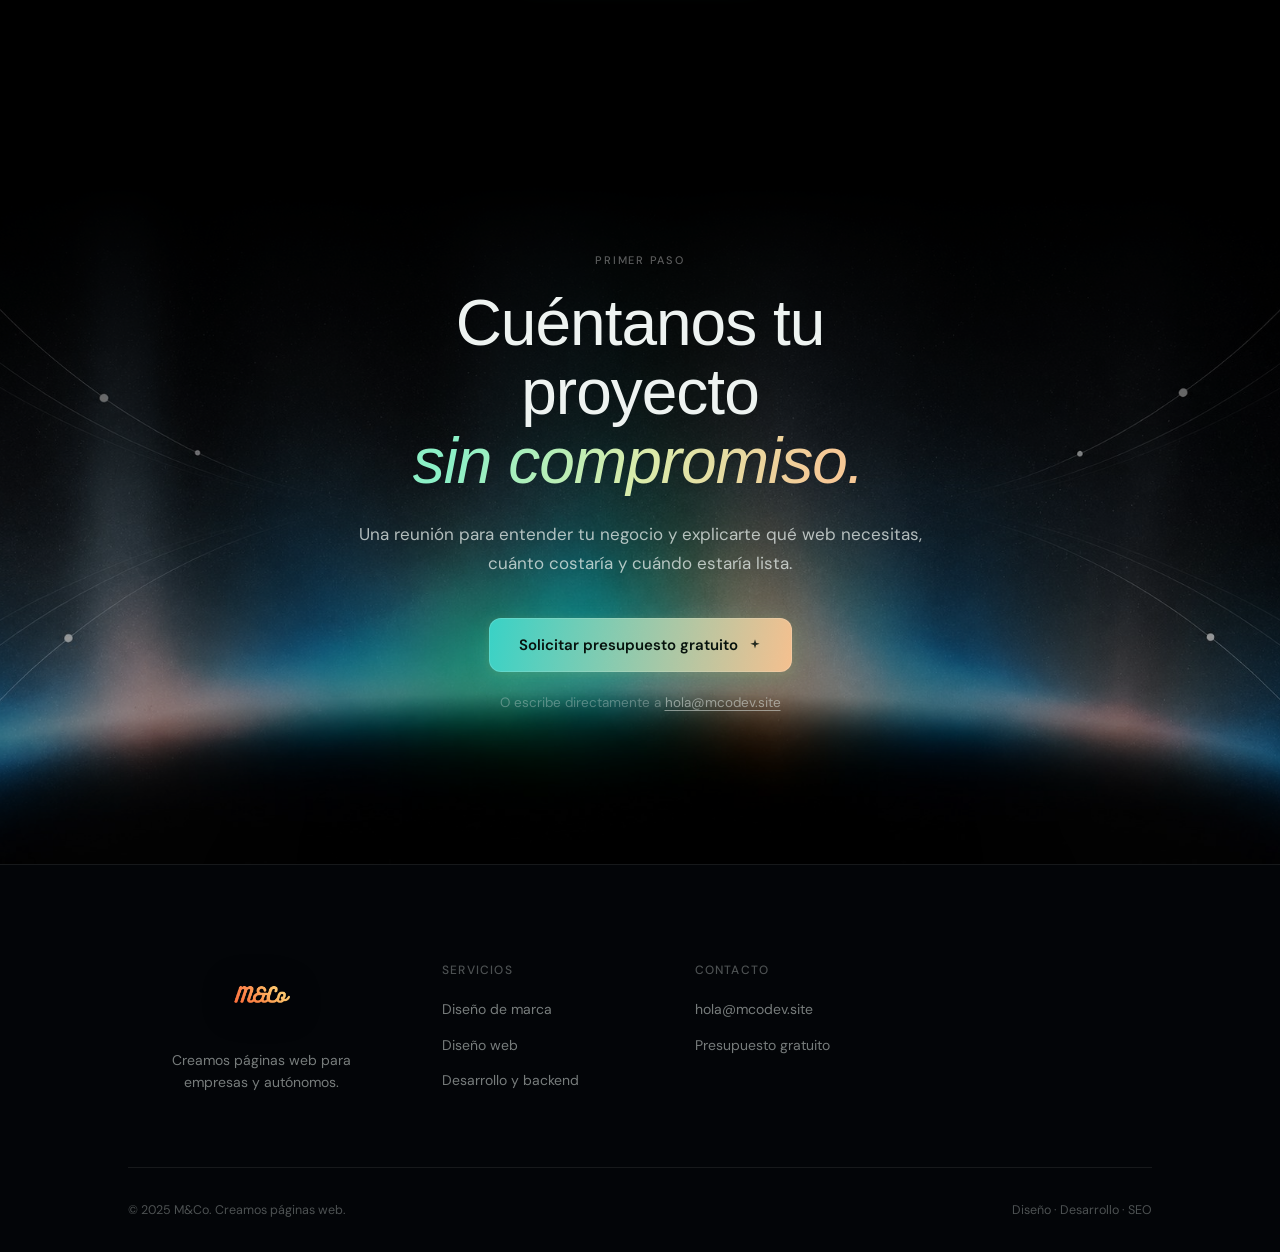
==== commit b3c395f9: "El enlace Inicio del nav apunta a la sección hero Co-Authored-By: Claude Fable 5 <noreply@anthropic." ====
--- a/index.html
+++ b/index.html
@@ -80,7 +80,7 @@
   </a>
 
   <ul class="nav__links">
-    <li><a href="index.html">Inicio</a></li>
+    <li><a href="#inicio">Inicio</a></li>
     <li><a href="#servicios">Servicios</a></li>
   </ul>
 
@@ -99,7 +99,7 @@
 
 <!-- Mobile nav -->
 <div class="nav__mobile">
-  <a href="index.html">Inicio</a>
+  <a href="#inicio">Inicio</a>
   <a href="#servicios">Servicios</a>
   <a href="contact.html" class="nav__cta btn-eval nav__mobile-cta">
     Solicitar presupuesto
@@ -111,7 +111,7 @@
 <!-- ════════════════════════════════════════
      HERO
      ════════════════════════════════════════ -->
-<section class="hero">
+<section id="inicio" class="hero">
   <div class="hero__bg">
     <img class="hero__aurora" src="assets/hero-aurora.jpg" alt="">
     <div class="noise-overlay"></div>
